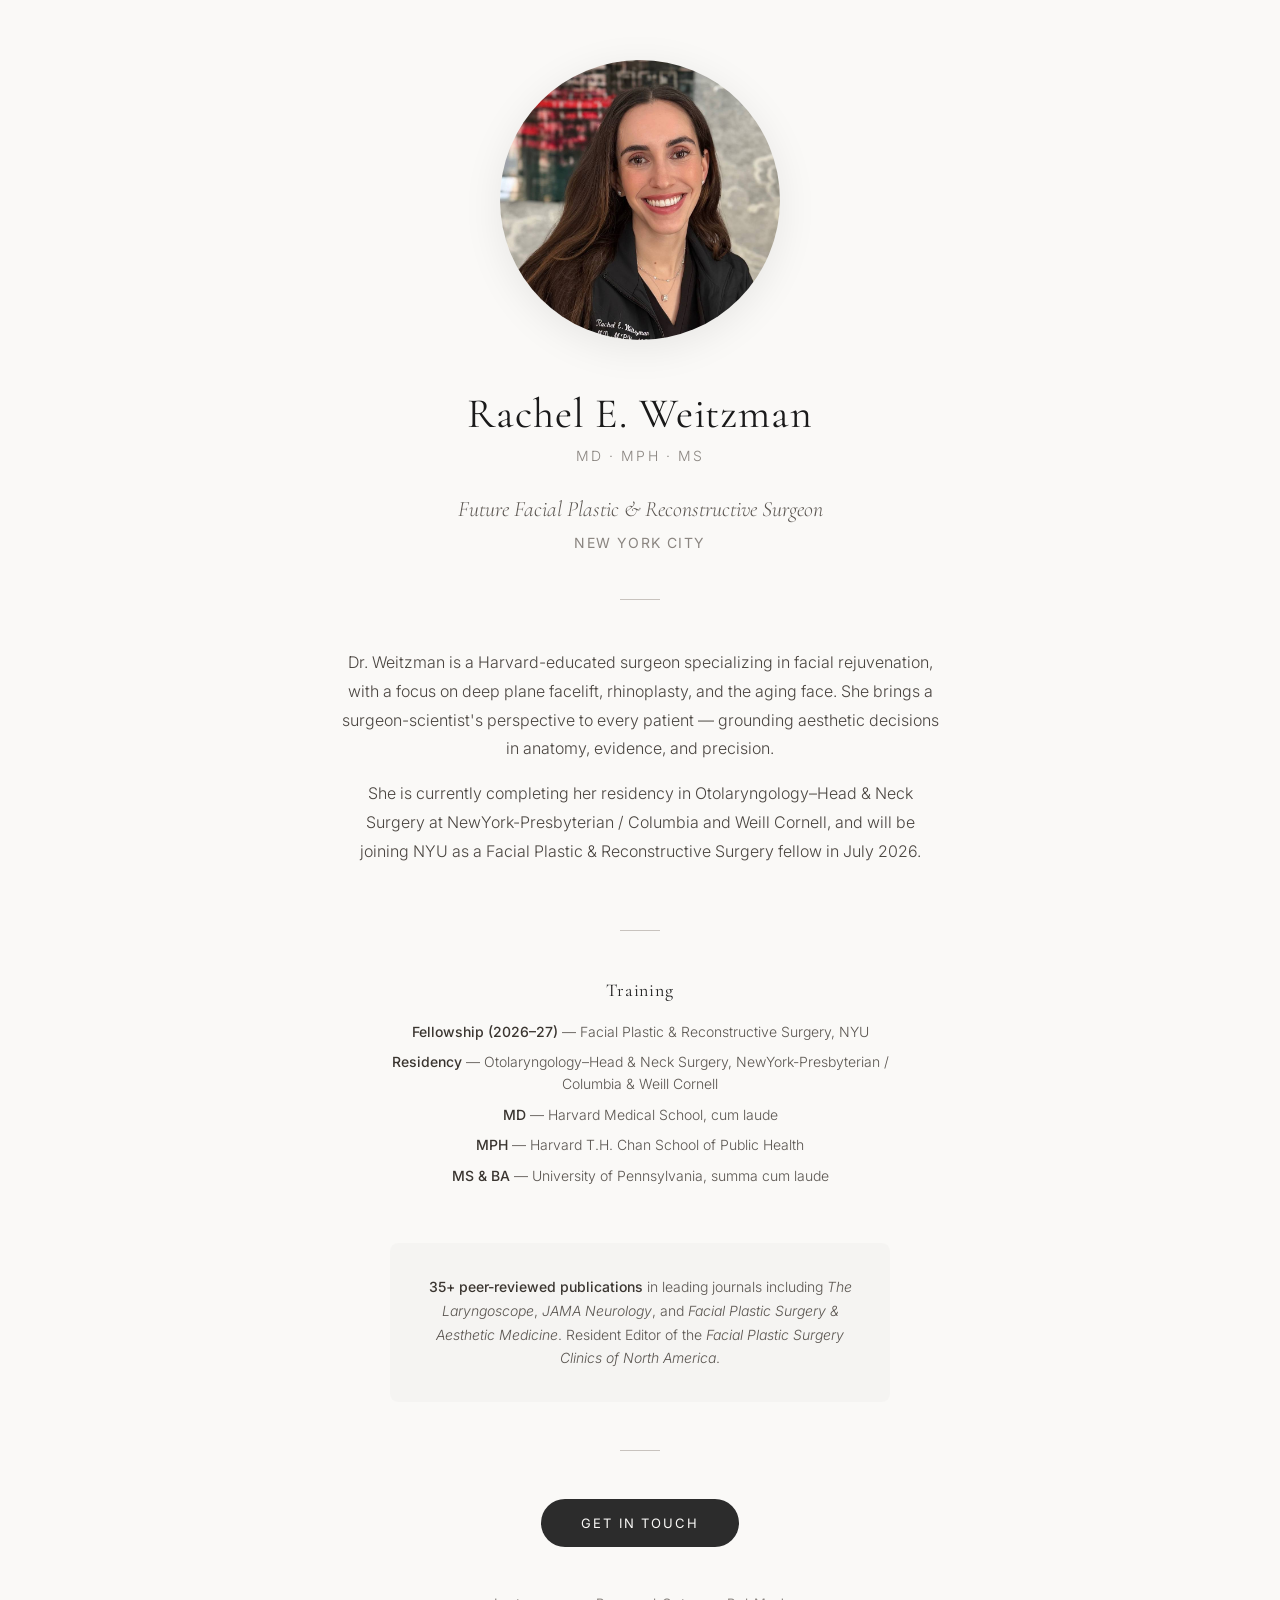
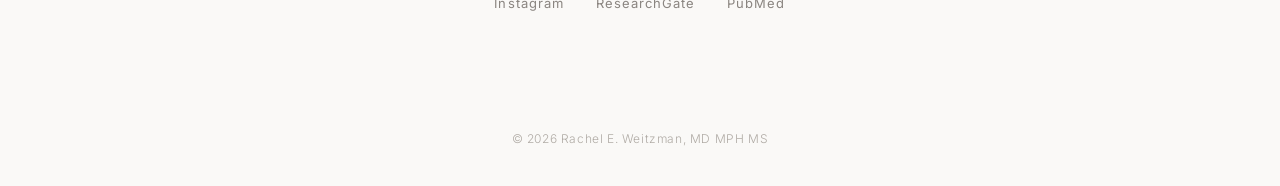
==== index.html @ 144edc01 "Fellowship 2026-27, MD label" ====
<!DOCTYPE html>
<html lang="en">
<head>
    <meta charset="UTF-8">
    <meta name="viewport" content="width=device-width, initial-scale=1.0">
    <title>Rachel E. Weitzman, MD MPH MS — Facial Plastic & Reconstructive Surgeon</title>
    <meta name="description" content="Dr. Rachel E. Weitzman is a facial plastic and reconstructive surgeon in New York City. Harvard-educated, published researcher, specializing in deep plane facelift, rhinoplasty, and facial rejuvenation.">
    <link rel="preconnect" href="https://fonts.googleapis.com">
    <link rel="preconnect" href="https://fonts.gstatic.com" crossorigin>
    <link href="https://fonts.googleapis.com/css2?family=Cormorant+Garamond:ital,wght@0,300;0,400;0,500;0,600;1,300;1,400&family=Inter:wght@300;400;500&display=swap" rel="stylesheet">
    <style>
        * { margin: 0; padding: 0; box-sizing: border-box; }
        body {
            font-family: 'Inter', -apple-system, sans-serif;
            font-weight: 300;
            color: #2c2c2c;
            background: #faf9f7;
            -webkit-font-smoothing: antialiased;
        }
        .hero {
            min-height: 100vh;
            display: flex;
            flex-direction: column;
            align-items: center;
            justify-content: center;
            padding: 60px 24px;
            text-align: center;
        }
        .portrait {
            width: 280px;
            height: 280px;
            border-radius: 50%;
            object-fit: cover;
            object-position: center top;
            margin-bottom: 48px;
            box-shadow: 0 8px 40px rgba(0,0,0,0.08);
        }
        .name {
            font-family: 'Cormorant Garamond', serif;
            font-weight: 400;
            font-size: 42px;
            letter-spacing: 0.02em;
            color: #1a1a1a;
            margin-bottom: 8px;
        }
        .credentials {
            font-family: 'Inter', sans-serif;
            font-weight: 300;
            font-size: 14px;
            letter-spacing: 0.15em;
            text-transform: uppercase;
            color: #8a8580;
            margin-bottom: 32px;
        }
        .title {
            font-family: 'Cormorant Garamond', serif;
            font-weight: 300;
            font-style: italic;
            font-size: 22px;
            color: #5a5550;
            margin-bottom: 12px;
        }
        .location {
            font-size: 14px;
            font-weight: 400;
            color: #8a8580;
            letter-spacing: 0.1em;
            text-transform: uppercase;
            margin-bottom: 48px;
        }
        .divider {
            width: 40px;
            height: 1px;
            background: #c8c3be;
            margin: 0 auto 48px;
        }
        .bio {
            max-width: 600px;
            margin: 0 auto 48px;
            text-align: center;
        }
        .bio p {
            font-size: 16px;
            line-height: 1.8;
            color: #4a4540;
            margin-bottom: 16px;
        }
        .training {
            max-width: 500px;
            margin: 0 auto 48px;
            text-align: center;
        }
        .training-heading {
            font-family: 'Cormorant Garamond', serif;
            font-weight: 400;
            font-size: 18px;
            color: #1a1a1a;
            margin-bottom: 20px;
            letter-spacing: 0.05em;
        }
        .training-item {
            font-size: 14px;
            line-height: 1.6;
            color: #5a5550;
            margin-bottom: 8px;
        }
        .training-item strong {
            font-weight: 500;
            color: #3a3530;
        }
        .research {
            max-width: 500px;
            margin: 0 auto 48px;
            text-align: center;
            padding: 32px;
            background: rgba(0,0,0,0.02);
            border-radius: 8px;
        }
        .research p {
            font-size: 14px;
            line-height: 1.7;
            color: #5a5550;
        }
        .research strong {
            font-weight: 500;
            color: #3a3530;
        }
        .cta {
            margin-bottom: 48px;
            text-align: center;
        }
        .cta-button {
            display: inline-block;
            font-family: 'Inter', sans-serif;
            font-size: 13px;
            font-weight: 400;
            letter-spacing: 0.15em;
            text-transform: uppercase;
            color: #faf9f7;
            background: #2c2c2c;
            padding: 16px 40px;
            border-radius: 32px;
            text-decoration: none;
            transition: background 0.3s ease;
        }
        .cta-button:hover { background: #4a4540; }
        .social {
            display: flex;
            justify-content: center;
            gap: 32px;
            margin-bottom: 20px;
        }
        .social a {
            font-size: 13px;
            font-weight: 400;
            letter-spacing: 0.08em;
            color: #8a8580;
            text-decoration: none;
            transition: color 0.3s ease;
        }
        .social a:hover { color: #2c2c2c; }
        footer {
            padding: 40px 24px;
            text-align: center;
            font-size: 12px;
            color: #b0aba5;
            letter-spacing: 0.05em;
        }
        @media (max-width: 640px) {
            .name { font-size: 32px; }
            .portrait { width: 220px; height: 220px; }
            .title { font-size: 18px; }
            .hero { padding: 48px 20px; }
        }
    </style>
</head>
<body>
    <section class="hero">
        <img src="rachel.jpg" alt="Dr. Rachel E. Weitzman" class="portrait">
        <h1 class="name">Rachel E. Weitzman</h1>
        <p class="credentials">MD · MPH · MS</p>
        <p class="title">Future Facial Plastic & Reconstructive Surgeon</p>
        <p class="location">New York City</p>
        <div class="divider"></div>
        <div class="bio">
            <p>Dr. Weitzman is a Harvard-educated surgeon specializing in facial rejuvenation, with a focus on deep plane facelift, rhinoplasty, and the aging face. She brings a surgeon-scientist's perspective to every patient — grounding aesthetic decisions in anatomy, evidence, and precision.</p>
            <p>She is currently completing her residency in Otolaryngology–Head & Neck Surgery at NewYork-Presbyterian / Columbia and Weill Cornell, and will be joining NYU as a Facial Plastic & Reconstructive Surgery fellow in July 2026.</p>
        </div>
        <div class="divider"></div>
        <div class="training">
            <p class="training-heading">Training</p>
            <p class="training-item"><strong>Fellowship (2026–27)</strong> — Facial Plastic & Reconstructive Surgery, NYU</p>
            <p class="training-item"><strong>Residency</strong> — Otolaryngology–Head & Neck Surgery, NewYork-Presbyterian / Columbia & Weill Cornell</p>
            <p class="training-item"><strong>MD</strong> — Harvard Medical School, cum laude</p>
            <p class="training-item"><strong>MPH</strong> — Harvard T.H. Chan School of Public Health</p>
            <p class="training-item"><strong>MS & BA</strong> — University of Pennsylvania, summa cum laude</p>
        </div>
        <div class="research">
            <p><strong>35+ peer-reviewed publications</strong> in leading journals including <em>The Laryngoscope</em>, <em>JAMA Neurology</em>, and <em>Facial Plastic Surgery & Aesthetic Medicine</em>. Resident Editor of the <em>Facial Plastic Surgery Clinics of North America</em>.</p>
        </div>
        <div class="divider"></div>
        <div class="cta">
            <a href="mailto:rachelweitzmanmd@icloud.com" class="cta-button">Get in Touch</a>
        </div>
        <div class="social">
            <a href="https://www.instagram.com/rachelweitzmanmd/" target="_blank" rel="noopener">Instagram</a>
            <a href="https://www.researchgate.net/scientific-contributions/Rachel-E-Weitzman-2157705446" target="_blank" rel="noopener">ResearchGate</a>
            <a href="https://pubmed.ncbi.nlm.nih.gov/?term=Rachel+Weitzman" target="_blank" rel="noopener">PubMed</a>
        </div>
    </section>
    <footer>&copy; 2026 Rachel E. Weitzman, MD MPH MS</footer>
</body>
</html>
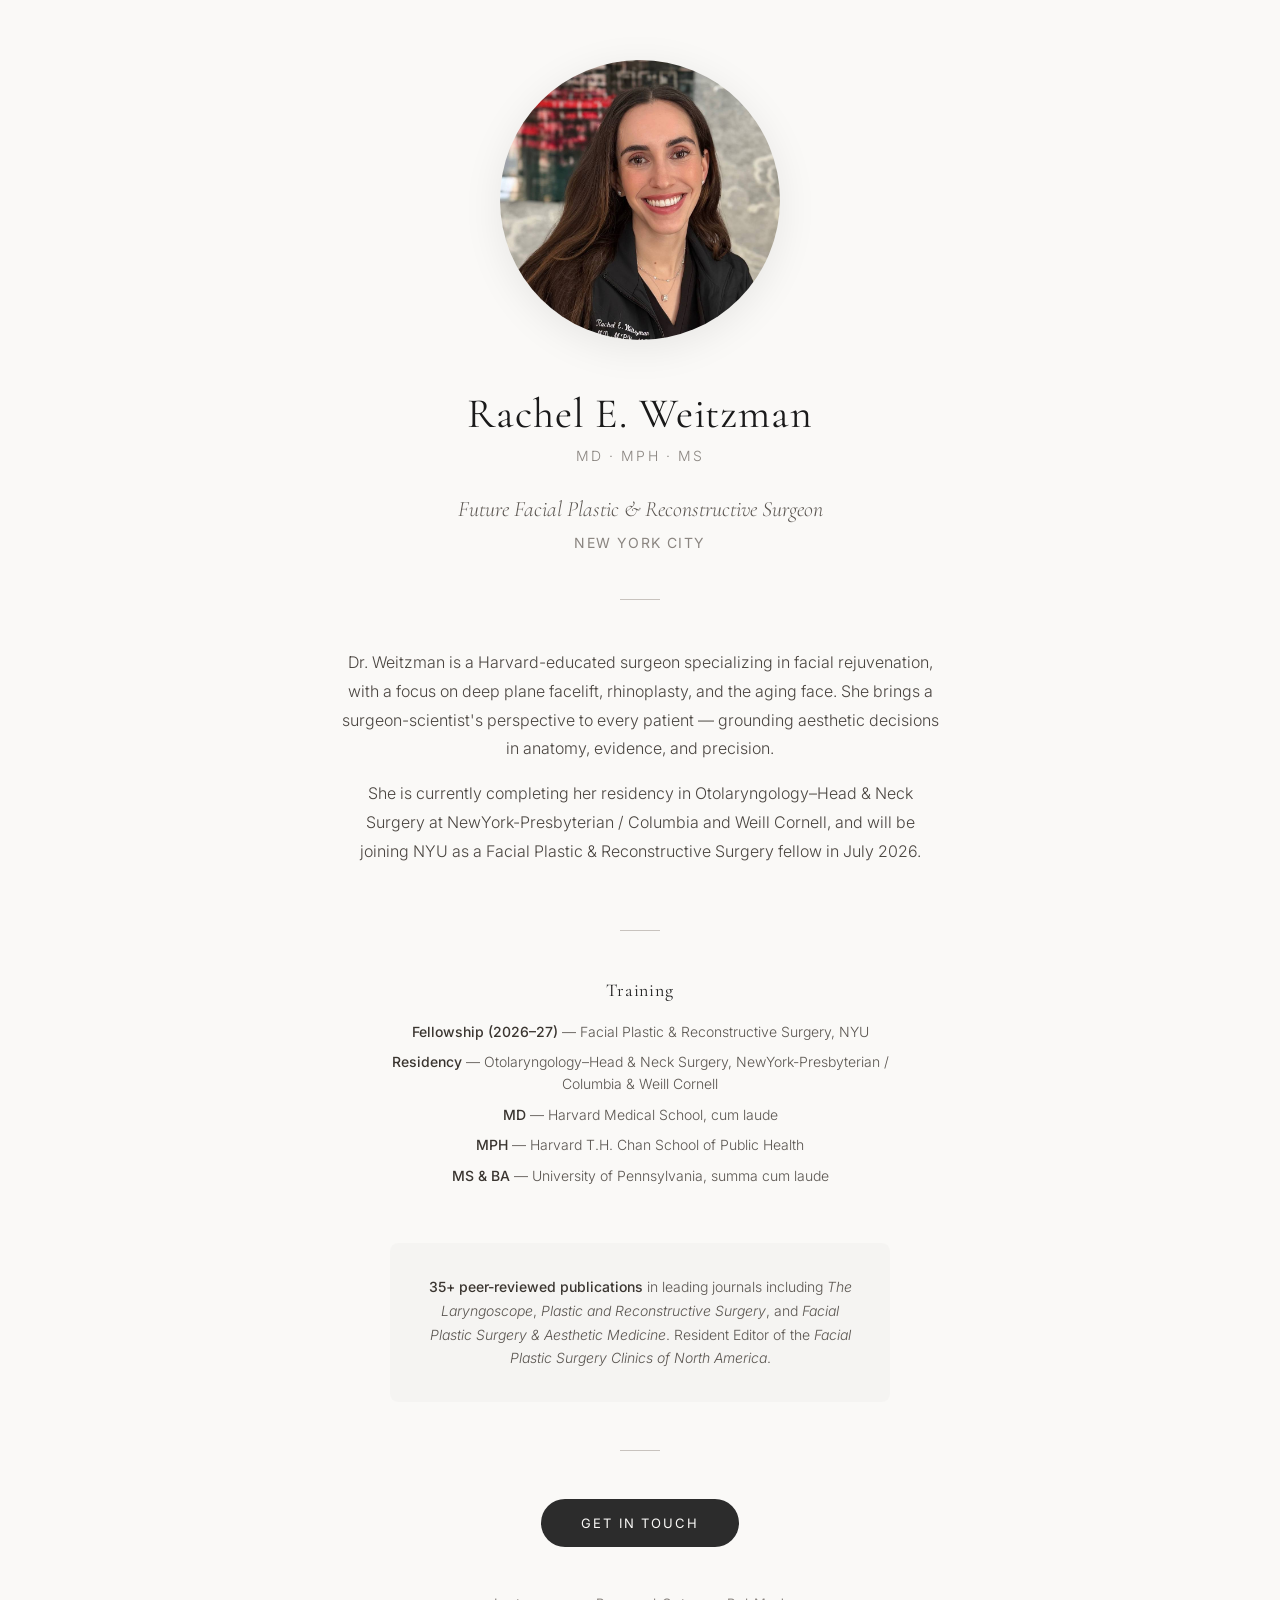
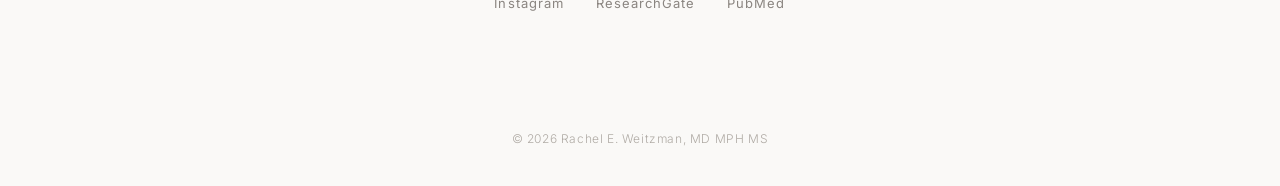
==== commit 7fa285c3: "Replace JAMA Neurology with Plastic and Reconstructive Surgery" ====
--- a/index.html
+++ b/index.html
@@ -196,7 +196,7 @@
             <p class="training-item"><strong>MS & BA</strong> — University of Pennsylvania, summa cum laude</p>
         </div>
         <div class="research">
-            <p><strong>35+ peer-reviewed publications</strong> in leading journals including <em>The Laryngoscope</em>, <em>JAMA Neurology</em>, and <em>Facial Plastic Surgery & Aesthetic Medicine</em>. Resident Editor of the <em>Facial Plastic Surgery Clinics of North America</em>.</p>
+            <p><strong>35+ peer-reviewed publications</strong> in leading journals including <em>The Laryngoscope</em>, <em>Plastic and Reconstructive Surgery</em>, and <em>Facial Plastic Surgery & Aesthetic Medicine</em>. Resident Editor of the <em>Facial Plastic Surgery Clinics of North America</em>.</p>
         </div>
         <div class="divider"></div>
         <div class="cta">
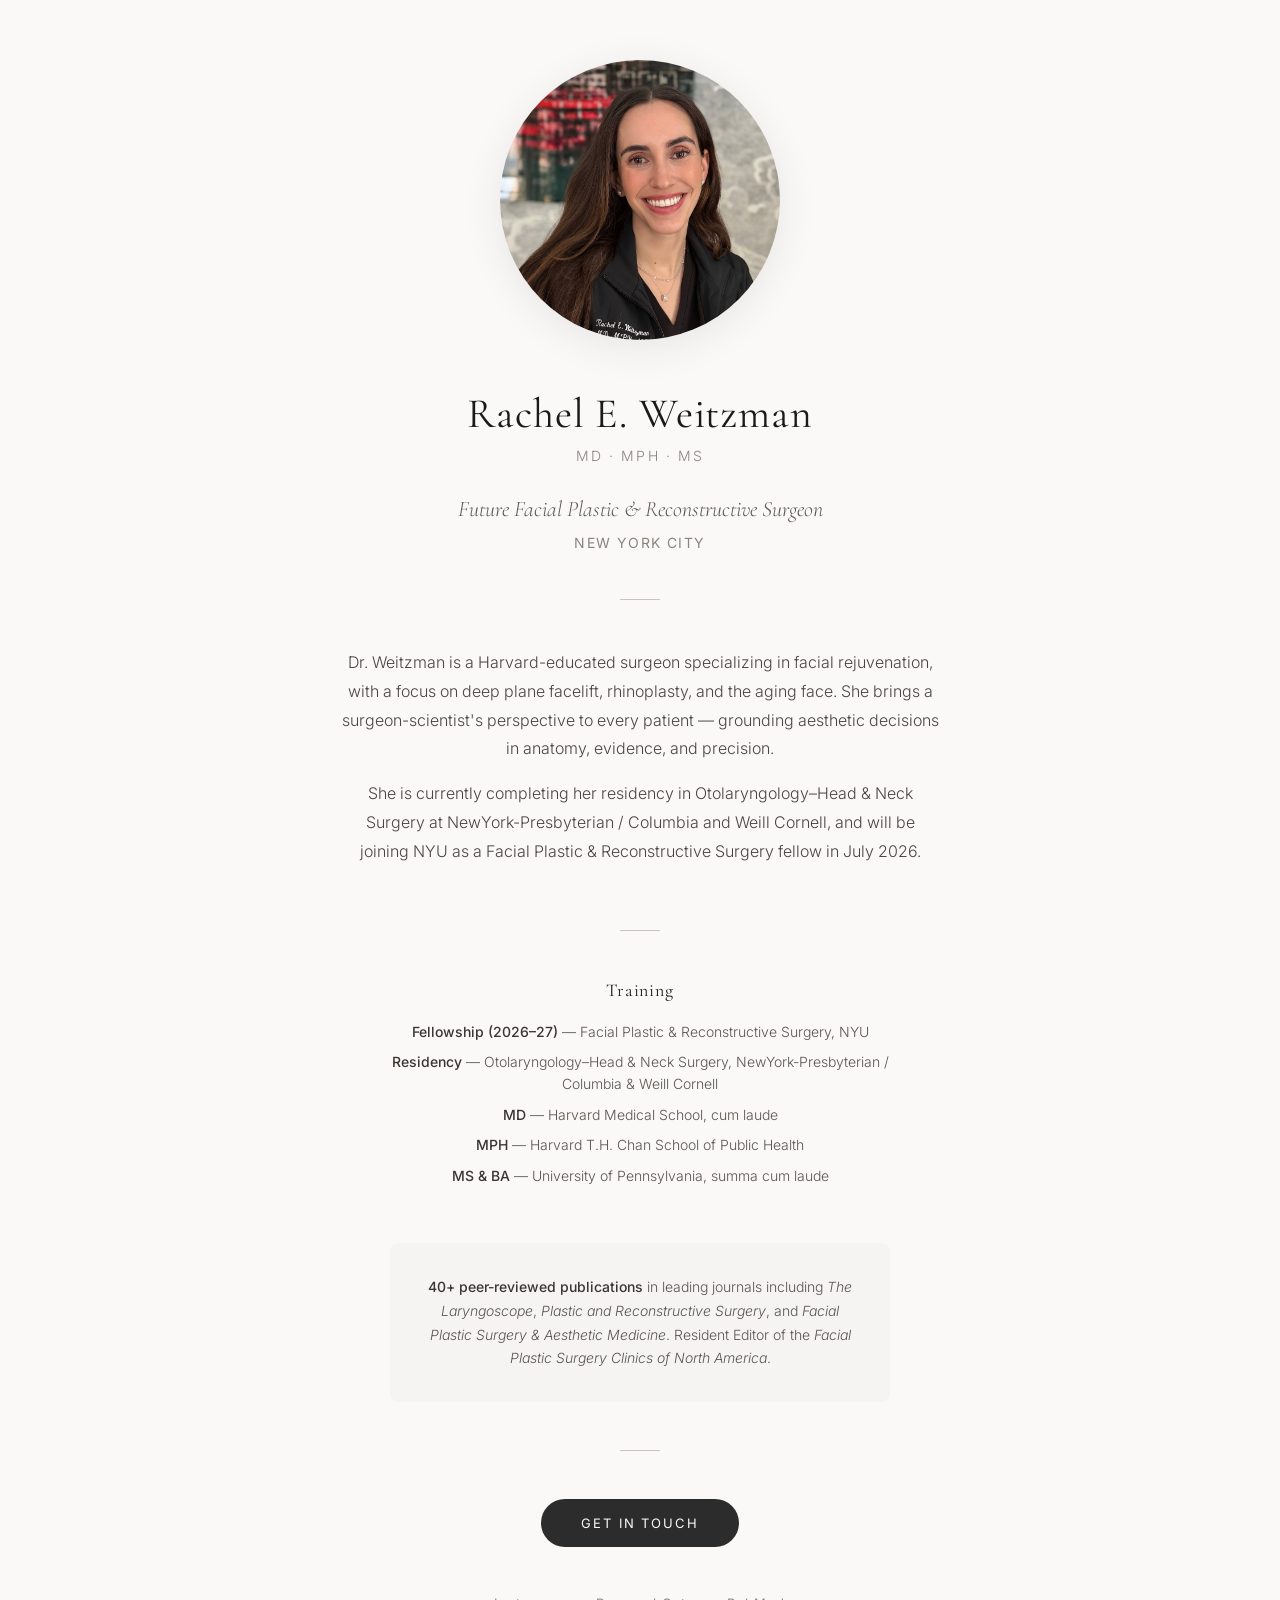
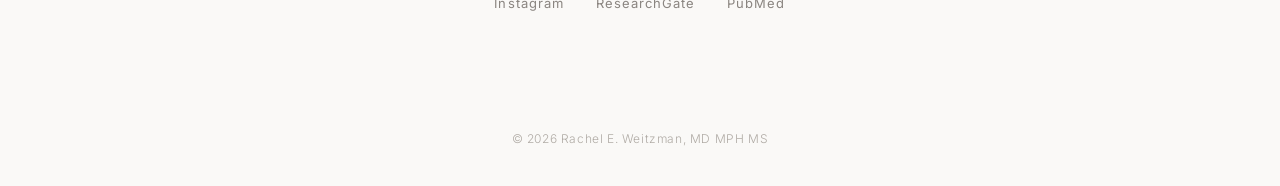
==== commit b875d0d1: "Update publications count to 40+" ====
--- a/index.html
+++ b/index.html
@@ -8,6 +8,14 @@
     <link rel="preconnect" href="https://fonts.googleapis.com">
     <link rel="preconnect" href="https://fonts.gstatic.com" crossorigin>
     <link href="https://fonts.googleapis.com/css2?family=Cormorant+Garamond:ital,wght@0,300;0,400;0,500;0,600;1,300;1,400&family=Inter:wght@300;400;500&display=swap" rel="stylesheet">
+    <!-- Google tag (gtag.js) -->
+    <script async src="https://www.googletagmanager.com/gtag/js?id=G-075PW1PQ7T"></script>
+    <script>
+      window.dataLayer = window.dataLayer || [];
+      function gtag(){dataLayer.push(arguments);}
+      gtag('js', new Date());
+      gtag('config', 'G-075PW1PQ7T');
+    </script>
     <style>
         * { margin: 0; padding: 0; box-sizing: border-box; }
         body {
@@ -196,7 +204,7 @@
             <p class="training-item"><strong>MS & BA</strong> — University of Pennsylvania, summa cum laude</p>
         </div>
         <div class="research">
-            <p><strong>35+ peer-reviewed publications</strong> in leading journals including <em>The Laryngoscope</em>, <em>Plastic and Reconstructive Surgery</em>, and <em>Facial Plastic Surgery & Aesthetic Medicine</em>. Resident Editor of the <em>Facial Plastic Surgery Clinics of North America</em>.</p>
+            <p><strong>40+ peer-reviewed publications</strong> in leading journals including <em>The Laryngoscope</em>, <em>Plastic and Reconstructive Surgery</em>, and <em>Facial Plastic Surgery & Aesthetic Medicine</em>. Resident Editor of the <em>Facial Plastic Surgery Clinics of North America</em>.</p>
         </div>
         <div class="divider"></div>
         <div class="cta">
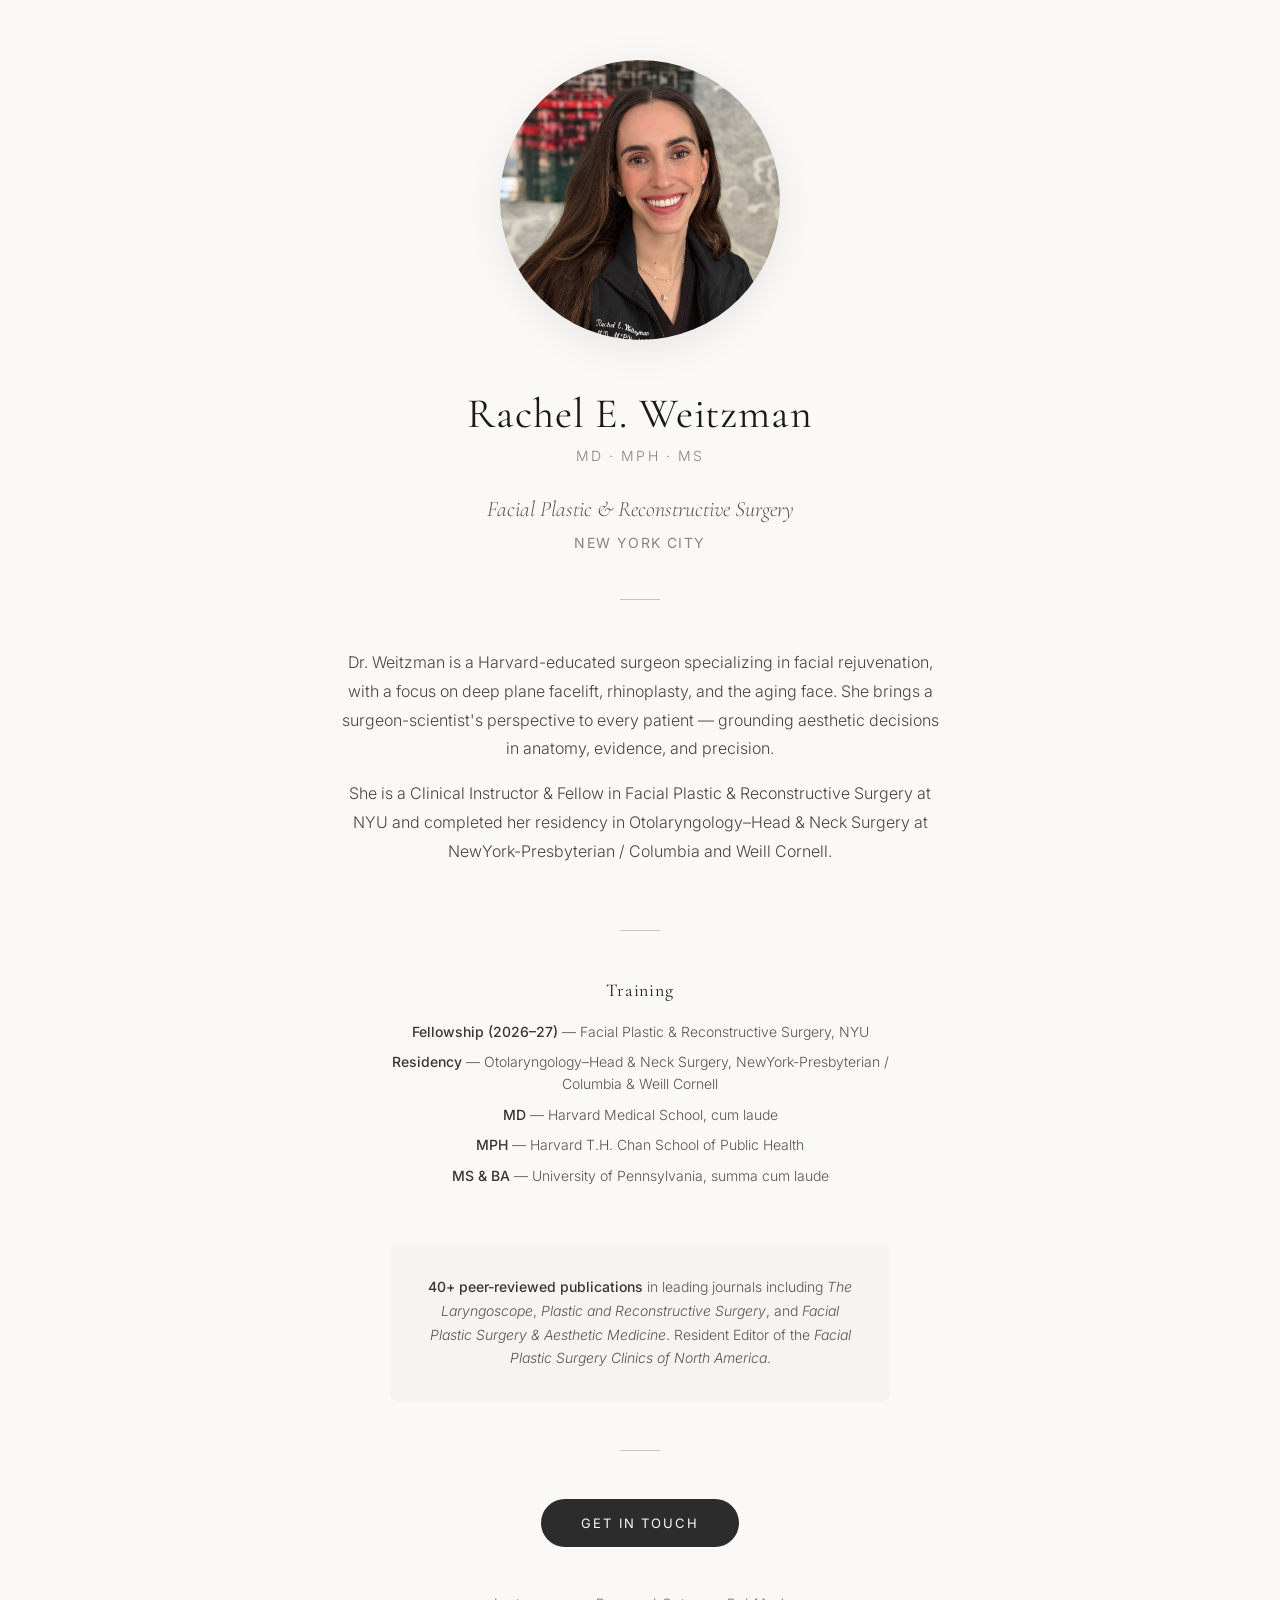
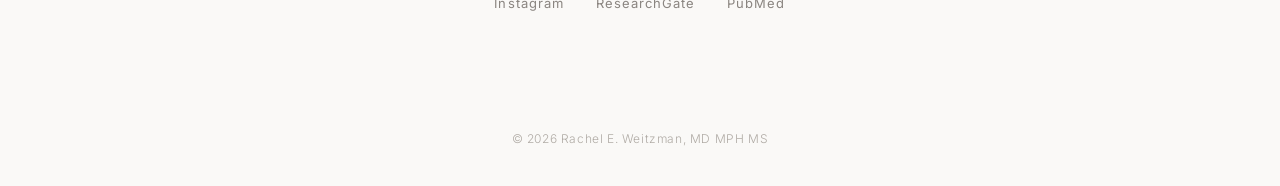
==== commit 9b9926ec: "Update bio for fellowship and post-residency status" ====
--- a/index.html
+++ b/index.html
@@ -187,12 +187,12 @@
         <img src="rachel.jpg" alt="Dr. Rachel E. Weitzman" class="portrait">
         <h1 class="name">Rachel E. Weitzman</h1>
         <p class="credentials">MD · MPH · MS</p>
-        <p class="title">Future Facial Plastic & Reconstructive Surgeon</p>
+        <p class="title">Facial Plastic & Reconstructive Surgery</p>
         <p class="location">New York City</p>
         <div class="divider"></div>
         <div class="bio">
             <p>Dr. Weitzman is a Harvard-educated surgeon specializing in facial rejuvenation, with a focus on deep plane facelift, rhinoplasty, and the aging face. She brings a surgeon-scientist's perspective to every patient — grounding aesthetic decisions in anatomy, evidence, and precision.</p>
-            <p>She is currently completing her residency in Otolaryngology–Head & Neck Surgery at NewYork-Presbyterian / Columbia and Weill Cornell, and will be joining NYU as a Facial Plastic & Reconstructive Surgery fellow in July 2026.</p>
+            <p>She is a Clinical Instructor & Fellow in Facial Plastic & Reconstructive Surgery at NYU and completed her residency in Otolaryngology–Head & Neck Surgery at NewYork-Presbyterian / Columbia and Weill Cornell.</p>
         </div>
         <div class="divider"></div>
         <div class="training">
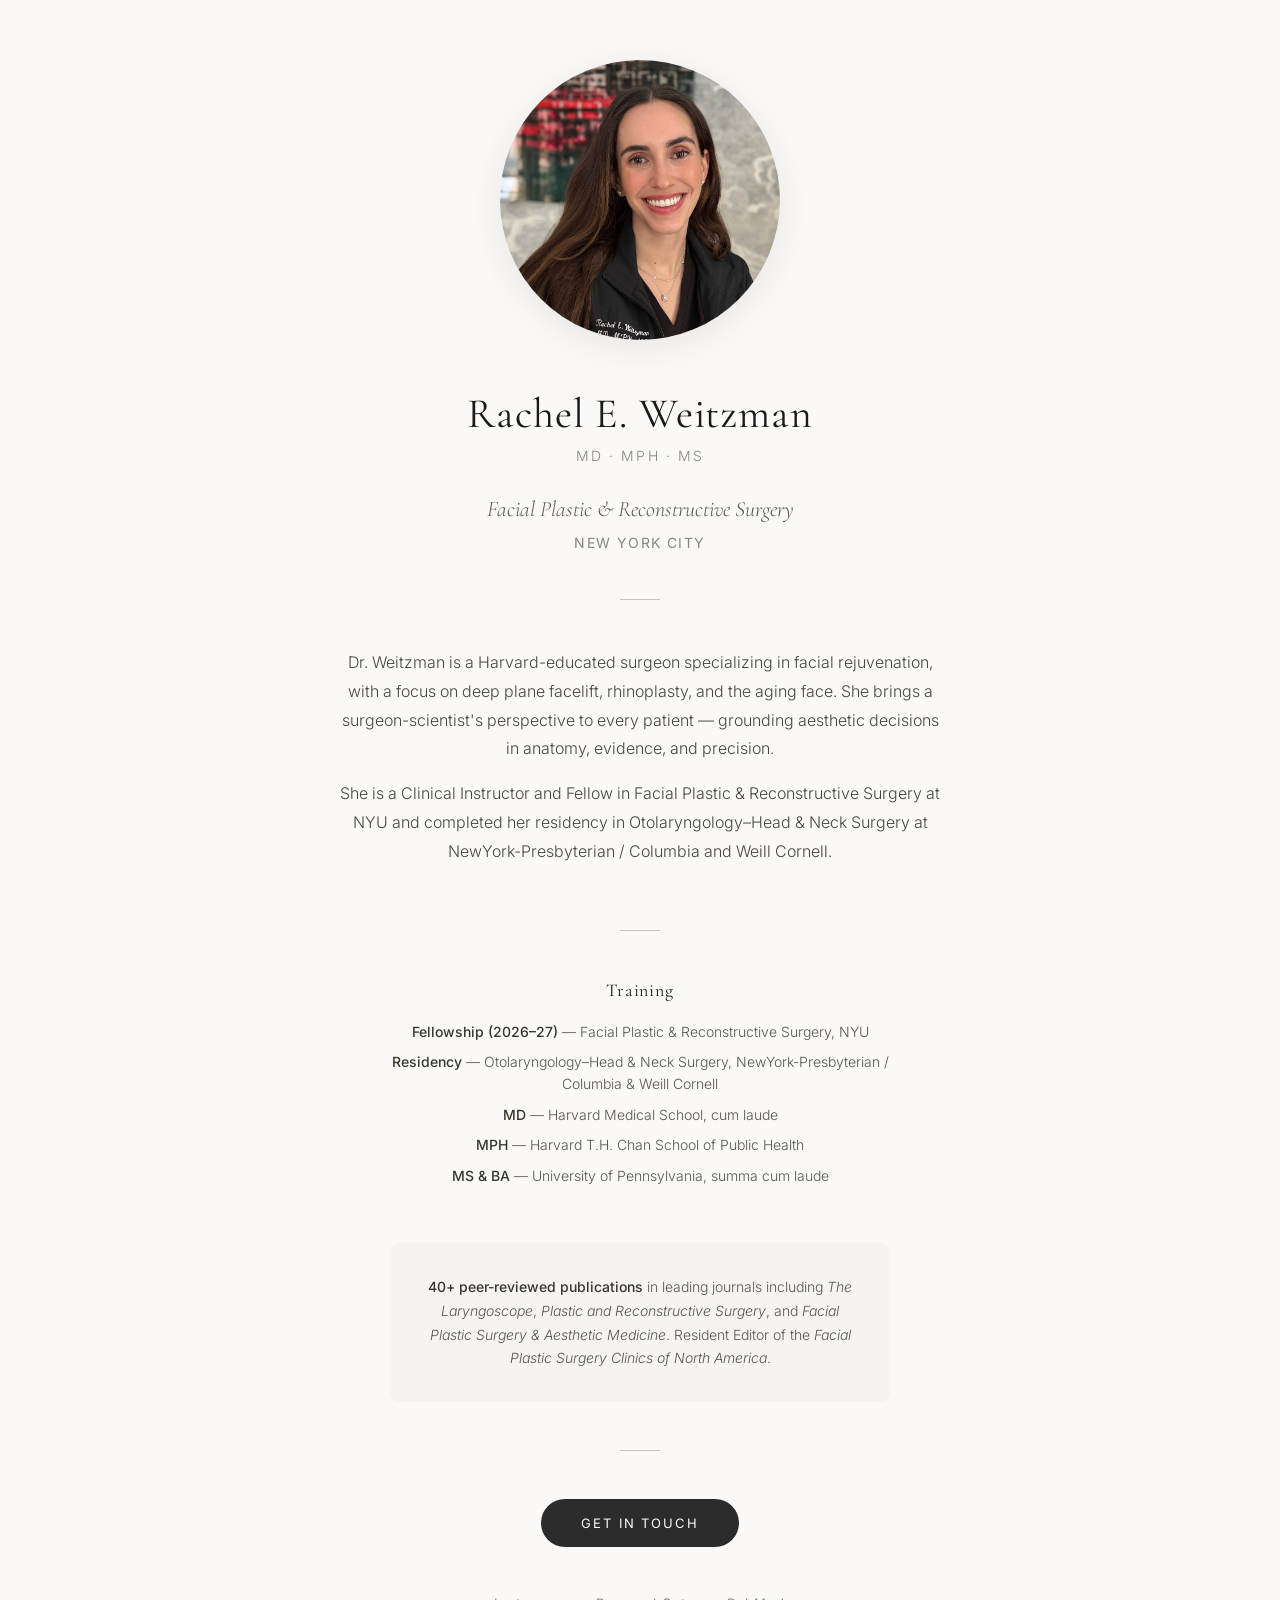
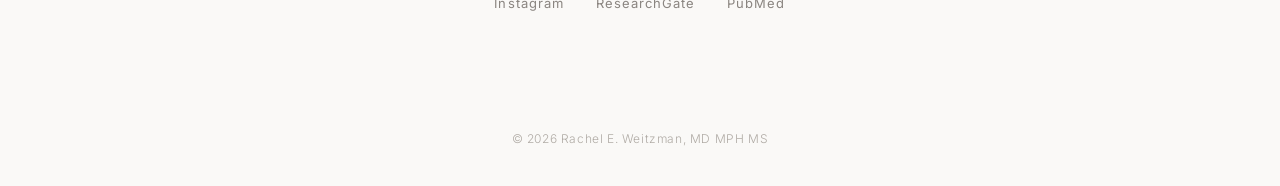
==== commit 7b612498: "Update NYU title phrasing" ====
--- a/index.html
+++ b/index.html
@@ -192,7 +192,7 @@
         <div class="divider"></div>
         <div class="bio">
             <p>Dr. Weitzman is a Harvard-educated surgeon specializing in facial rejuvenation, with a focus on deep plane facelift, rhinoplasty, and the aging face. She brings a surgeon-scientist's perspective to every patient — grounding aesthetic decisions in anatomy, evidence, and precision.</p>
-            <p>She is a Clinical Instructor & Fellow in Facial Plastic & Reconstructive Surgery at NYU and completed her residency in Otolaryngology–Head & Neck Surgery at NewYork-Presbyterian / Columbia and Weill Cornell.</p>
+            <p>She is a Clinical Instructor and Fellow in Facial Plastic & Reconstructive Surgery at NYU and completed her residency in Otolaryngology–Head & Neck Surgery at NewYork-Presbyterian / Columbia and Weill Cornell.</p>
         </div>
         <div class="divider"></div>
         <div class="training">
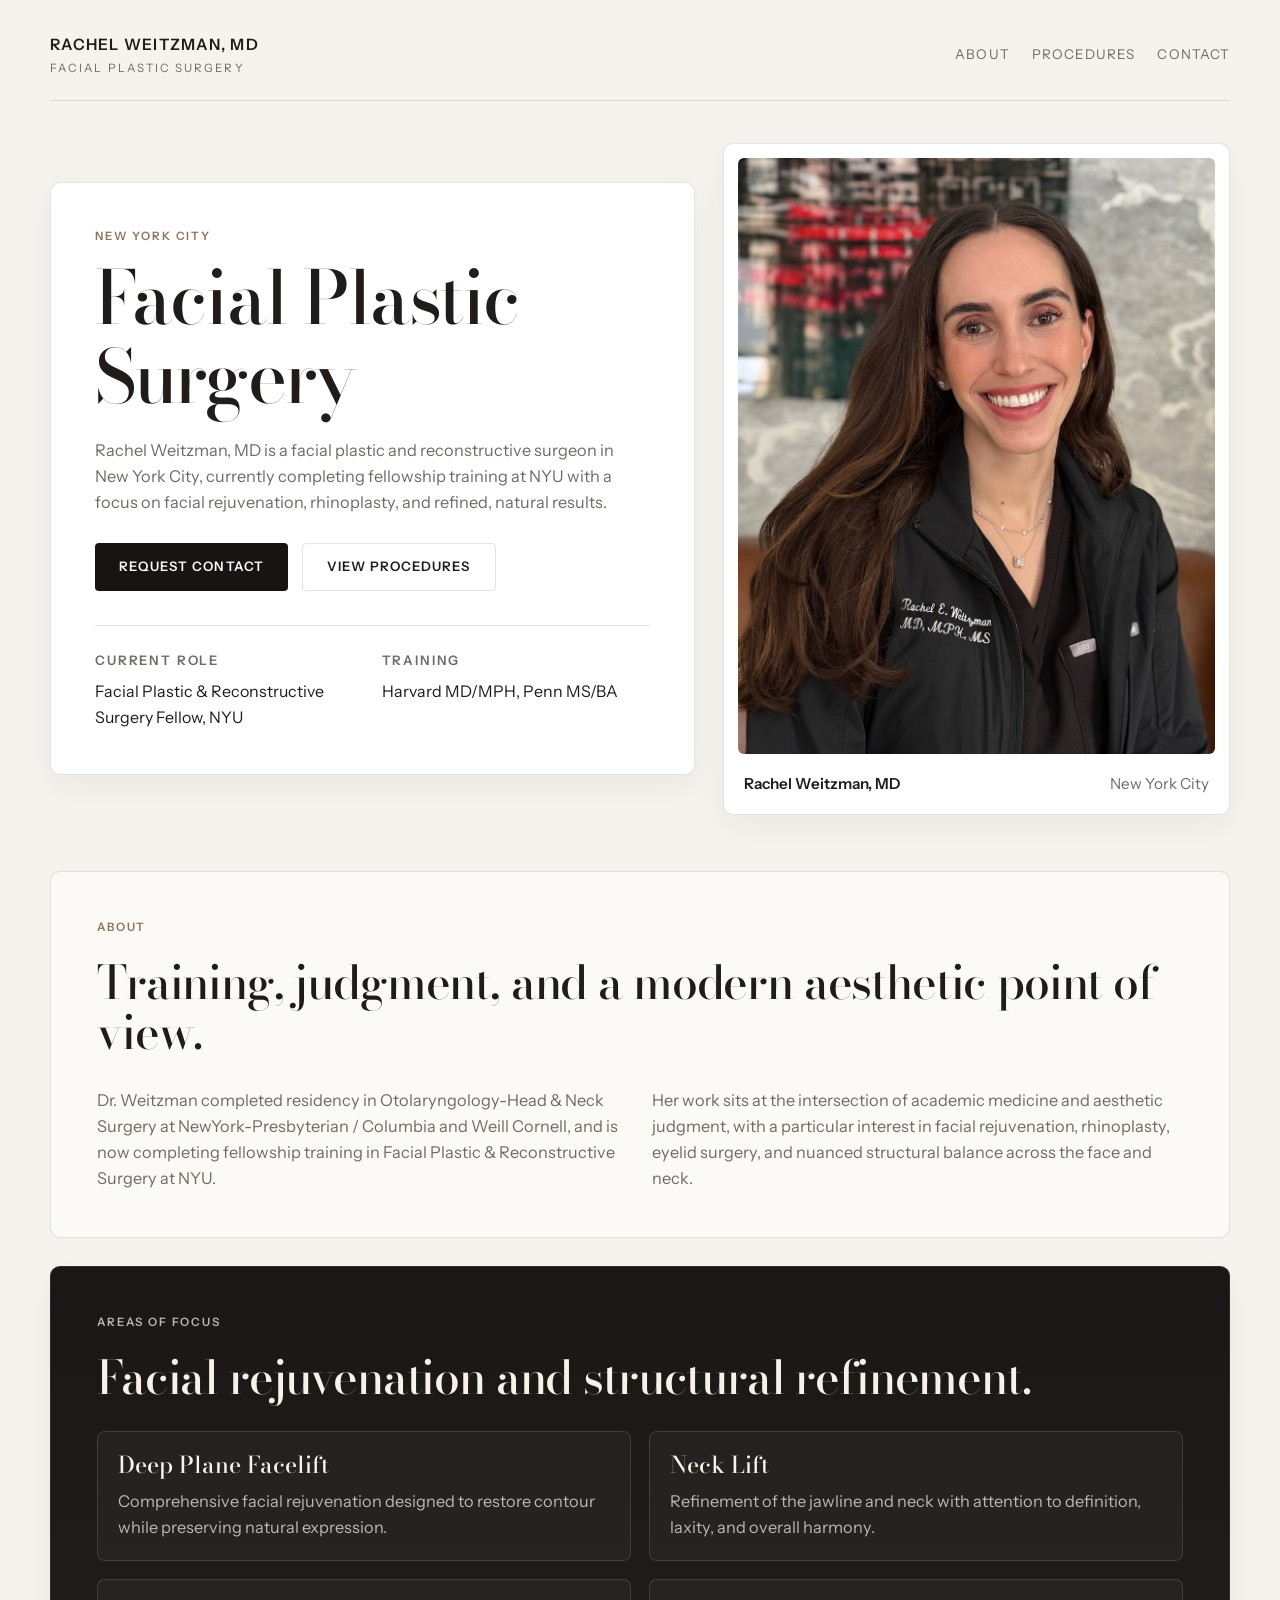
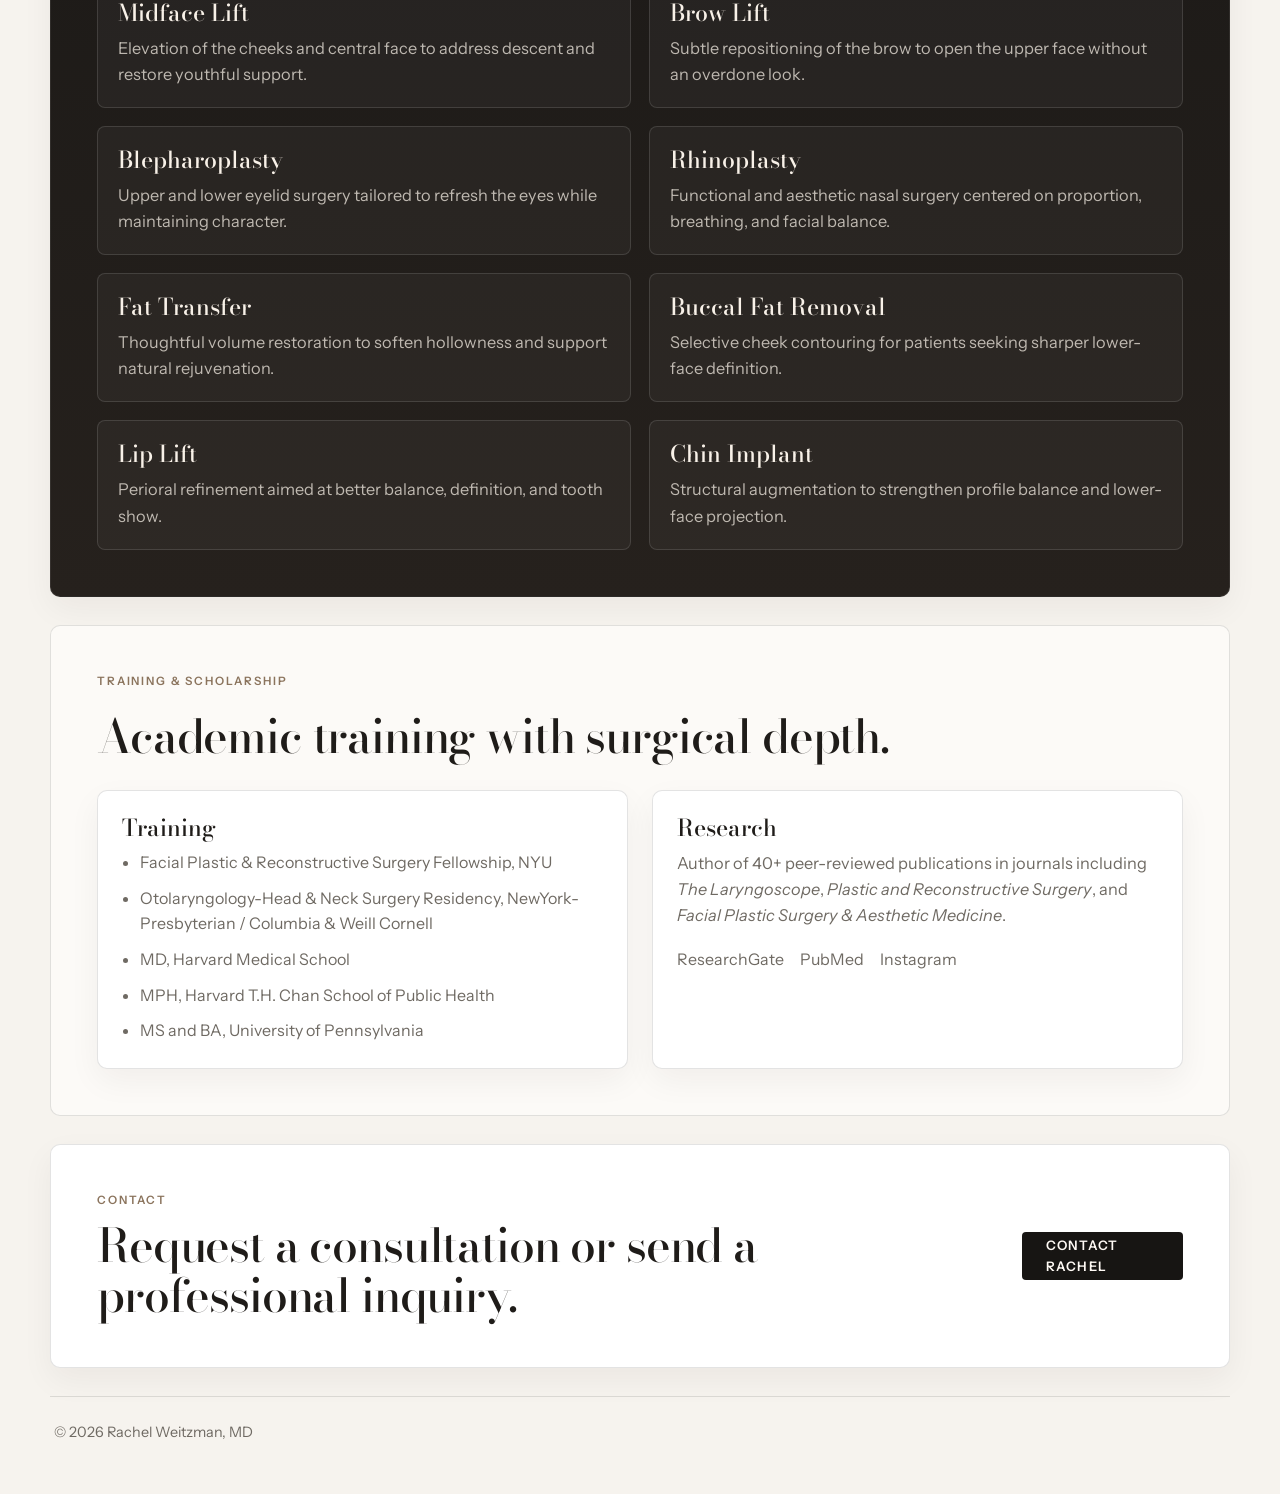
==== commit 1b1cb617: "Refresh site design and add contact page" ====
--- a/index.html
+++ b/index.html
@@ -3,12 +3,12 @@
 <head>
     <meta charset="UTF-8">
     <meta name="viewport" content="width=device-width, initial-scale=1.0">
-    <title>Rachel E. Weitzman, MD MPH MS — Facial Plastic & Reconstructive Surgeon</title>
-    <meta name="description" content="Dr. Rachel E. Weitzman is a facial plastic and reconstructive surgeon in New York City. Harvard-educated, published researcher, specializing in deep plane facelift, rhinoplasty, and facial rejuvenation.">
+    <title>Rachel Weitzman, MD | Facial Plastic Surgery New York City</title>
+    <meta name="description" content="Rachel Weitzman, MD is a facial plastic and reconstructive surgeon in New York City with a focus on facelift, rhinoplasty, blepharoplasty, and facial rejuvenation.">
     <link rel="preconnect" href="https://fonts.googleapis.com">
     <link rel="preconnect" href="https://fonts.gstatic.com" crossorigin>
-    <link href="https://fonts.googleapis.com/css2?family=Cormorant+Garamond:ital,wght@0,300;0,400;0,500;0,600;1,300;1,400&family=Inter:wght@300;400;500&display=swap" rel="stylesheet">
-    <!-- Google tag (gtag.js) -->
+    <link href="https://fonts.googleapis.com/css2?family=Bodoni+Moda:opsz,wght@6..96,400;6..96,500;6..96,600&family=Instrument+Sans:wght@400;500;600&display=swap" rel="stylesheet">
+    <link rel="stylesheet" href="styles.css">
     <script async src="https://www.googletagmanager.com/gtag/js?id=G-075PW1PQ7T"></script>
     <script>
       window.dataLayer = window.dataLayer || [];
@@ -16,206 +16,154 @@
       gtag('js', new Date());
       gtag('config', 'G-075PW1PQ7T');
     </script>
-    <style>
-        * { margin: 0; padding: 0; box-sizing: border-box; }
-        body {
-            font-family: 'Inter', -apple-system, sans-serif;
-            font-weight: 300;
-            color: #2c2c2c;
-            background: #faf9f7;
-            -webkit-font-smoothing: antialiased;
-        }
-        .hero {
-            min-height: 100vh;
-            display: flex;
-            flex-direction: column;
-            align-items: center;
-            justify-content: center;
-            padding: 60px 24px;
-            text-align: center;
-        }
-        .portrait {
-            width: 280px;
-            height: 280px;
-            border-radius: 50%;
-            object-fit: cover;
-            object-position: center top;
-            margin-bottom: 48px;
-            box-shadow: 0 8px 40px rgba(0,0,0,0.08);
-        }
-        .name {
-            font-family: 'Cormorant Garamond', serif;
-            font-weight: 400;
-            font-size: 42px;
-            letter-spacing: 0.02em;
-            color: #1a1a1a;
-            margin-bottom: 8px;
-        }
-        .credentials {
-            font-family: 'Inter', sans-serif;
-            font-weight: 300;
-            font-size: 14px;
-            letter-spacing: 0.15em;
-            text-transform: uppercase;
-            color: #8a8580;
-            margin-bottom: 32px;
-        }
-        .title {
-            font-family: 'Cormorant Garamond', serif;
-            font-weight: 300;
-            font-style: italic;
-            font-size: 22px;
-            color: #5a5550;
-            margin-bottom: 12px;
-        }
-        .location {
-            font-size: 14px;
-            font-weight: 400;
-            color: #8a8580;
-            letter-spacing: 0.1em;
-            text-transform: uppercase;
-            margin-bottom: 48px;
-        }
-        .divider {
-            width: 40px;
-            height: 1px;
-            background: #c8c3be;
-            margin: 0 auto 48px;
-        }
-        .bio {
-            max-width: 600px;
-            margin: 0 auto 48px;
-            text-align: center;
-        }
-        .bio p {
-            font-size: 16px;
-            line-height: 1.8;
-            color: #4a4540;
-            margin-bottom: 16px;
-        }
-        .training {
-            max-width: 500px;
-            margin: 0 auto 48px;
-            text-align: center;
-        }
-        .training-heading {
-            font-family: 'Cormorant Garamond', serif;
-            font-weight: 400;
-            font-size: 18px;
-            color: #1a1a1a;
-            margin-bottom: 20px;
-            letter-spacing: 0.05em;
-        }
-        .training-item {
-            font-size: 14px;
-            line-height: 1.6;
-            color: #5a5550;
-            margin-bottom: 8px;
-        }
-        .training-item strong {
-            font-weight: 500;
-            color: #3a3530;
-        }
-        .research {
-            max-width: 500px;
-            margin: 0 auto 48px;
-            text-align: center;
-            padding: 32px;
-            background: rgba(0,0,0,0.02);
-            border-radius: 8px;
-        }
-        .research p {
-            font-size: 14px;
-            line-height: 1.7;
-            color: #5a5550;
-        }
-        .research strong {
-            font-weight: 500;
-            color: #3a3530;
-        }
-        .cta {
-            margin-bottom: 48px;
-            text-align: center;
-        }
-        .cta-button {
-            display: inline-block;
-            font-family: 'Inter', sans-serif;
-            font-size: 13px;
-            font-weight: 400;
-            letter-spacing: 0.15em;
-            text-transform: uppercase;
-            color: #faf9f7;
-            background: #2c2c2c;
-            padding: 16px 40px;
-            border-radius: 32px;
-            text-decoration: none;
-            transition: background 0.3s ease;
-        }
-        .cta-button:hover { background: #4a4540; }
-        .social {
-            display: flex;
-            justify-content: center;
-            gap: 32px;
-            margin-bottom: 20px;
-        }
-        .social a {
-            font-size: 13px;
-            font-weight: 400;
-            letter-spacing: 0.08em;
-            color: #8a8580;
-            text-decoration: none;
-            transition: color 0.3s ease;
-        }
-        .social a:hover { color: #2c2c2c; }
-        footer {
-            padding: 40px 24px;
-            text-align: center;
-            font-size: 12px;
-            color: #b0aba5;
-            letter-spacing: 0.05em;
-        }
-        @media (max-width: 640px) {
-            .name { font-size: 32px; }
-            .portrait { width: 220px; height: 220px; }
-            .title { font-size: 18px; }
-            .hero { padding: 48px 20px; }
-        }
-    </style>
 </head>
 <body>
-    <section class="hero">
-        <img src="rachel.jpg" alt="Dr. Rachel E. Weitzman" class="portrait">
-        <h1 class="name">Rachel E. Weitzman</h1>
-        <p class="credentials">MD · MPH · MS</p>
-        <p class="title">Facial Plastic & Reconstructive Surgery</p>
-        <p class="location">New York City</p>
-        <div class="divider"></div>
-        <div class="bio">
-            <p>Dr. Weitzman is a Harvard-educated surgeon specializing in facial rejuvenation, with a focus on deep plane facelift, rhinoplasty, and the aging face. She brings a surgeon-scientist's perspective to every patient — grounding aesthetic decisions in anatomy, evidence, and precision.</p>
-            <p>She is a Clinical Instructor and Fellow in Facial Plastic & Reconstructive Surgery at NYU and completed her residency in Otolaryngology–Head & Neck Surgery at NewYork-Presbyterian / Columbia and Weill Cornell.</p>
-        </div>
-        <div class="divider"></div>
-        <div class="training">
-            <p class="training-heading">Training</p>
-            <p class="training-item"><strong>Fellowship (2026–27)</strong> — Facial Plastic & Reconstructive Surgery, NYU</p>
-            <p class="training-item"><strong>Residency</strong> — Otolaryngology–Head & Neck Surgery, NewYork-Presbyterian / Columbia & Weill Cornell</p>
-            <p class="training-item"><strong>MD</strong> — Harvard Medical School, cum laude</p>
-            <p class="training-item"><strong>MPH</strong> — Harvard T.H. Chan School of Public Health</p>
-            <p class="training-item"><strong>MS & BA</strong> — University of Pennsylvania, summa cum laude</p>
-        </div>
-        <div class="research">
-            <p><strong>40+ peer-reviewed publications</strong> in leading journals including <em>The Laryngoscope</em>, <em>Plastic and Reconstructive Surgery</em>, and <em>Facial Plastic Surgery & Aesthetic Medicine</em>. Resident Editor of the <em>Facial Plastic Surgery Clinics of North America</em>.</p>
-        </div>
-        <div class="divider"></div>
-        <div class="cta">
-            <a href="mailto:rachelweitzmanmd@icloud.com" class="cta-button">Get in Touch</a>
-        </div>
-        <div class="social">
-            <a href="https://www.instagram.com/rachelweitzmanmd/" target="_blank" rel="noopener">Instagram</a>
-            <a href="https://www.researchgate.net/scientific-contributions/Rachel-E-Weitzman-2157705446" target="_blank" rel="noopener">ResearchGate</a>
-            <a href="https://pubmed.ncbi.nlm.nih.gov/?term=Rachel+Weitzman" target="_blank" rel="noopener">PubMed</a>
-        </div>
-    </section>
-    <footer>&copy; 2026 Rachel E. Weitzman, MD MPH MS</footer>
+    <div class="page-shell">
+        <header class="site-header">
+            <a class="wordmark" href="index.html">
+                <span class="wordmark-name">Rachel Weitzman, MD</span>
+                <span class="wordmark-meta">Facial Plastic Surgery</span>
+            </a>
+            <nav class="site-nav" aria-label="Primary">
+                <a href="#about">About</a>
+                <a href="#areas">Procedures</a>
+                <a href="contact.html">Contact</a>
+            </nav>
+        </header>
+
+        <main>
+            <section class="hero-grid">
+                <div class="hero-copy">
+                    <p class="eyebrow">New York City</p>
+                    <h1>Facial Plastic Surgery</h1>
+                    <p class="lede">Rachel Weitzman, MD is a facial plastic and reconstructive surgeon in New York City, currently completing fellowship training at NYU with a focus on facial rejuvenation, rhinoplasty, and refined, natural results.</p>
+                    <div class="hero-actions">
+                        <a class="button button-dark" href="contact.html">Request Contact</a>
+                        <a class="button button-light" href="#areas">View Procedures</a>
+                    </div>
+                    <dl class="credentials-row">
+                        <div>
+                            <dt>Current Role</dt>
+                            <dd>Facial Plastic &amp; Reconstructive Surgery Fellow, NYU</dd>
+                        </div>
+                        <div>
+                            <dt>Training</dt>
+                            <dd>Harvard MD/MPH, Penn MS/BA</dd>
+                        </div>
+                    </dl>
+                </div>
+
+                <div class="portrait-panel">
+                    <div class="portrait-frame">
+                        <img src="rachel.jpg" alt="Dr. Rachel E. Weitzman">
+                    </div>
+                    <div class="portrait-caption">
+                        <p class="portrait-name">Rachel Weitzman, MD</p>
+                        <p>New York City</p>
+                    </div>
+                </div>
+            </section>
+
+            <section class="section section-intro" id="about">
+                <div class="section-heading">
+                    <p class="eyebrow">About</p>
+                    <h2>Training, judgment, and a modern aesthetic point of view.</h2>
+                </div>
+                <div class="two-column-copy">
+                    <p>Dr. Weitzman completed residency in Otolaryngology-Head &amp; Neck Surgery at NewYork-Presbyterian / Columbia and Weill Cornell, and is now completing fellowship training in Facial Plastic &amp; Reconstructive Surgery at NYU.</p>
+                    <p>Her work sits at the intersection of academic medicine and aesthetic judgment, with a particular interest in facial rejuvenation, rhinoplasty, eyelid surgery, and nuanced structural balance across the face and neck.</p>
+                </div>
+            </section>
+
+            <section class="section section-dark" id="areas">
+                <div class="section-heading">
+                    <p class="eyebrow">Areas of Focus</p>
+                    <h2>Facial rejuvenation and structural refinement.</h2>
+                </div>
+                <div class="focus-grid">
+                    <article class="focus-card">
+                        <h3>Deep Plane Facelift</h3>
+                        <p>Comprehensive facial rejuvenation designed to restore contour while preserving natural expression.</p>
+                    </article>
+                    <article class="focus-card">
+                        <h3>Neck Lift</h3>
+                        <p>Refinement of the jawline and neck with attention to definition, laxity, and overall harmony.</p>
+                    </article>
+                    <article class="focus-card">
+                        <h3>Midface Lift</h3>
+                        <p>Elevation of the cheeks and central face to address descent and restore youthful support.</p>
+                    </article>
+                    <article class="focus-card">
+                        <h3>Brow Lift</h3>
+                        <p>Subtle repositioning of the brow to open the upper face without an overdone look.</p>
+                    </article>
+                    <article class="focus-card">
+                        <h3>Blepharoplasty</h3>
+                        <p>Upper and lower eyelid surgery tailored to refresh the eyes while maintaining character.</p>
+                    </article>
+                    <article class="focus-card">
+                        <h3>Rhinoplasty</h3>
+                        <p>Functional and aesthetic nasal surgery centered on proportion, breathing, and facial balance.</p>
+                    </article>
+                    <article class="focus-card">
+                        <h3>Fat Transfer</h3>
+                        <p>Thoughtful volume restoration to soften hollowness and support natural rejuvenation.</p>
+                    </article>
+                    <article class="focus-card">
+                        <h3>Buccal Fat Removal</h3>
+                        <p>Selective cheek contouring for patients seeking sharper lower-face definition.</p>
+                    </article>
+                    <article class="focus-card">
+                        <h3>Lip Lift</h3>
+                        <p>Perioral refinement aimed at better balance, definition, and tooth show.</p>
+                    </article>
+                    <article class="focus-card">
+                        <h3>Chin Implant</h3>
+                        <p>Structural augmentation to strengthen profile balance and lower-face projection.</p>
+                    </article>
+                </div>
+            </section>
+
+            <section class="section section-light">
+                <div class="section-heading">
+                    <p class="eyebrow">Training &amp; Scholarship</p>
+                    <h2>Academic training with surgical depth.</h2>
+                </div>
+                <div class="detail-grid">
+                    <div class="detail-card">
+                        <h3>Training</h3>
+                        <ul class="detail-list">
+                            <li>Facial Plastic &amp; Reconstructive Surgery Fellowship, NYU</li>
+                            <li>Otolaryngology-Head &amp; Neck Surgery Residency, NewYork-Presbyterian / Columbia &amp; Weill Cornell</li>
+                            <li>MD, Harvard Medical School</li>
+                            <li>MPH, Harvard T.H. Chan School of Public Health</li>
+                            <li>MS and BA, University of Pennsylvania</li>
+                        </ul>
+                    </div>
+                    <div class="detail-card">
+                        <h3>Research</h3>
+                        <p>Author of 40+ peer-reviewed publications in journals including <em>The Laryngoscope</em>, <em>Plastic and Reconstructive Surgery</em>, and <em>Facial Plastic Surgery &amp; Aesthetic Medicine</em>.</p>
+                        <div class="inline-links">
+                            <a href="https://www.researchgate.net/scientific-contributions/Rachel-E-Weitzman-2157705446" target="_blank" rel="noopener">ResearchGate</a>
+                            <a href="https://pubmed.ncbi.nlm.nih.gov/?term=Rachel+Weitzman" target="_blank" rel="noopener">PubMed</a>
+                            <a href="https://www.instagram.com/rachelweitzmanmd/" target="_blank" rel="noopener">Instagram</a>
+                        </div>
+                    </div>
+                </div>
+            </section>
+
+            <section class="section contact-banner">
+                <div>
+                    <p class="eyebrow">Contact</p>
+                    <h2>Request a consultation or send a professional inquiry.</h2>
+                </div>
+                <a class="button button-dark" href="contact.html">Contact Rachel</a>
+            </section>
+        </main>
+
+        <footer class="site-footer">
+            <p>&copy; 2026 Rachel Weitzman, MD</p>
+        </footer>
+    </div>
 </body>
 </html>
--- a/styles.css
+++ b/styles.css
@@ -0,0 +1,593 @@
+:root {
+    --bg: #f6f3ee;
+    --bg-strong: #efe9e0;
+    --panel: #ffffff;
+    --panel-strong: #fcfaf7;
+    --text: #1f1c19;
+    --muted: #6f6a63;
+    --line: rgba(31, 28, 25, 0.12);
+    --accent: #8b745d;
+    --dark: #171513;
+    --dark-soft: #24211d;
+    --shadow: 0 12px 32px rgba(31, 28, 25, 0.05);
+}
+
+* {
+    box-sizing: border-box;
+    margin: 0;
+    padding: 0;
+}
+
+html {
+    scroll-behavior: smooth;
+}
+
+body {
+    min-height: 100vh;
+    font-family: "Instrument Sans", sans-serif;
+    color: var(--text);
+    background: var(--bg);
+    line-height: 1.6;
+    -webkit-font-smoothing: antialiased;
+}
+
+img {
+    display: block;
+    max-width: 100%;
+}
+
+a {
+    color: inherit;
+}
+
+.page-shell {
+    width: min(1180px, calc(100% - 40px));
+    margin: 0 auto;
+    padding: 20px 0 40px;
+}
+
+.site-header {
+    display: flex;
+    align-items: center;
+    justify-content: space-between;
+    gap: 24px;
+    padding: 12px 0 22px;
+    margin-bottom: 32px;
+    border-bottom: 1px solid var(--line);
+}
+
+.wordmark {
+    display: grid;
+    gap: 2px;
+    text-decoration: none;
+}
+
+.wordmark-name {
+    font-size: 0.98rem;
+    font-weight: 600;
+    letter-spacing: 0.08em;
+    text-transform: uppercase;
+}
+
+.wordmark-meta {
+    color: var(--muted);
+    font-size: 0.72rem;
+    letter-spacing: 0.18em;
+    text-transform: uppercase;
+}
+
+.site-nav {
+    display: flex;
+    flex-wrap: wrap;
+    gap: 22px;
+}
+
+.site-nav a {
+    color: var(--muted);
+    text-decoration: none;
+    font-size: 0.84rem;
+    letter-spacing: 0.08em;
+    text-transform: uppercase;
+}
+
+.site-nav a[aria-current="page"],
+.site-nav a:hover,
+.inline-links a:hover {
+    color: var(--text);
+}
+
+.hero-grid,
+.contact-layout,
+.contact-info-strip,
+.contact-consultation {
+    display: grid;
+    gap: 28px;
+}
+
+.hero-grid {
+    grid-template-columns: minmax(0, 1.12fr) minmax(320px, 0.88fr);
+    align-items: center;
+    padding: 10px 0 28px;
+}
+
+.hero-copy,
+.portrait-panel,
+.contact-card,
+.contact-info-card,
+.contact-intro-card,
+.contact-form-card,
+.detail-card,
+.contact-banner,
+.contact-hero {
+    background: var(--panel);
+    border: 1px solid var(--line);
+    box-shadow: var(--shadow);
+}
+
+.hero-copy,
+.contact-card,
+.contact-hero,
+.contact-info-card,
+.contact-intro-card,
+.contact-form-card {
+    padding: clamp(28px, 4vw, 44px);
+    border-radius: 10px;
+}
+
+.portrait-panel {
+    padding: 14px;
+    border-radius: 10px;
+}
+
+.portrait-frame {
+    border-radius: 6px;
+    overflow: hidden;
+    aspect-ratio: 4 / 5;
+    background: #ece4d9;
+}
+
+.portrait-frame img {
+    width: 100%;
+    height: 100%;
+    object-fit: cover;
+    object-position: center top;
+}
+
+.portrait-caption {
+    display: flex;
+    justify-content: space-between;
+    gap: 12px;
+    padding: 18px 6px 4px;
+    color: var(--muted);
+    font-size: 0.95rem;
+}
+
+.portrait-name {
+    color: var(--text);
+    font-weight: 600;
+}
+
+.eyebrow,
+.contact-label {
+    margin-bottom: 12px;
+    color: var(--accent);
+    font-size: 0.72rem;
+    font-weight: 600;
+    letter-spacing: 0.16em;
+    text-transform: uppercase;
+}
+
+h1,
+h2,
+h3 {
+    font-family: "Bodoni Moda", serif;
+    font-weight: 500;
+    line-height: 1.08;
+}
+
+h1 {
+    font-size: clamp(2.8rem, 6vw, 4.6rem);
+    letter-spacing: -0.025em;
+}
+
+h2 {
+    font-size: clamp(1.9rem, 4vw, 2.9rem);
+    letter-spacing: -0.025em;
+}
+
+h3 {
+    font-size: 1.45rem;
+    margin-bottom: 10px;
+}
+
+.lede,
+.two-column-copy p,
+.focus-card p,
+.detail-card p,
+.contact-card p {
+    color: var(--muted);
+    font-size: 1.02rem;
+}
+
+.lede {
+    margin-top: 20px;
+    max-width: 56ch;
+}
+
+.hero-actions {
+    display: flex;
+    flex-wrap: wrap;
+    gap: 14px;
+    margin-top: 28px;
+}
+
+.button {
+    display: inline-flex;
+    align-items: center;
+    justify-content: center;
+    min-height: 48px;
+    padding: 0 24px;
+    border-radius: 4px;
+    font-size: 0.82rem;
+    font-weight: 600;
+    letter-spacing: 0.08em;
+    text-decoration: none;
+    text-transform: uppercase;
+    transition: transform 180ms ease, background 180ms ease, color 180ms ease, border-color 180ms ease;
+}
+
+.button:hover {
+    transform: translateY(-1px);
+}
+
+.button-dark {
+    color: #fffaf5;
+    background: var(--dark);
+}
+
+.button-dark:hover {
+    background: var(--dark-soft);
+}
+
+.button-light {
+    color: var(--text);
+    background: transparent;
+    border: 1px solid var(--line);
+}
+
+.button-light:hover {
+    background: rgba(255, 255, 255, 0.6);
+}
+
+.credentials-row {
+    display: grid;
+    grid-template-columns: repeat(2, minmax(0, 1fr));
+    gap: 18px;
+    margin-top: 34px;
+    padding-top: 24px;
+    border-top: 1px solid var(--line);
+}
+
+.credentials-row dt {
+    color: var(--muted);
+    font-size: 0.82rem;
+    font-weight: 600;
+    letter-spacing: 0.14em;
+    text-transform: uppercase;
+}
+
+.credentials-row dd {
+    margin-top: 8px;
+    font-size: 1rem;
+}
+
+.section {
+    margin-top: 28px;
+    padding: clamp(30px, 4vw, 46px);
+    border-radius: 10px;
+}
+
+.section-intro,
+.section-light {
+    background: var(--panel-strong);
+    border: 1px solid var(--line);
+}
+
+.section-dark {
+    color: #f8f1e8;
+    background: linear-gradient(180deg, #1a1816 0%, #26211d 100%);
+    border: 1px solid rgba(255, 255, 255, 0.08);
+    box-shadow: var(--shadow);
+}
+
+.section-dark .eyebrow,
+.section-dark .focus-card p {
+    color: rgba(248, 241, 232, 0.72);
+}
+
+.section-heading {
+    display: grid;
+    gap: 10px;
+    margin-bottom: 28px;
+}
+
+.two-column-copy,
+.detail-grid,
+.contact-layout {
+    grid-template-columns: repeat(2, minmax(0, 1fr));
+}
+
+.two-column-copy,
+.detail-grid {
+    display: grid;
+    gap: 24px;
+}
+
+.focus-grid {
+    display: grid;
+    grid-template-columns: repeat(2, minmax(0, 1fr));
+    gap: 18px;
+}
+
+.focus-card {
+    padding: 20px;
+    border: 1px solid rgba(255, 255, 255, 0.12);
+    border-radius: 8px;
+    background: rgba(255, 255, 255, 0.04);
+}
+
+.detail-card {
+    padding: 24px;
+    border-radius: 10px;
+}
+
+.detail-list {
+    padding-left: 18px;
+    color: var(--muted);
+}
+
+.detail-list li + li {
+    margin-top: 10px;
+}
+
+.inline-links {
+    display: flex;
+    flex-wrap: wrap;
+    gap: 16px;
+    margin-top: 18px;
+}
+
+.inline-links a {
+    color: var(--muted);
+    text-decoration: none;
+}
+
+.inline-links-stacked {
+    flex-direction: column;
+    gap: 10px;
+}
+
+.contact-banner {
+    display: flex;
+    align-items: center;
+    justify-content: space-between;
+    gap: 20px;
+}
+
+.contact-hero {
+    margin-top: 12px;
+}
+
+.contact-info-strip {
+    margin-top: 28px;
+    grid-template-columns: repeat(3, minmax(0, 1fr));
+}
+
+.contact-info-card {
+    min-height: 100%;
+}
+
+.contact-info-card h2 {
+    font-size: clamp(1.35rem, 3vw, 1.75rem);
+}
+
+.contact-info-card h2 a {
+    text-decoration: none;
+}
+
+.contact-info-card p:last-child,
+.contact-intro-card p,
+.contact-note,
+.contact-plain-email span {
+    color: var(--muted);
+}
+
+.contact-consultation {
+    margin-top: 28px;
+    grid-template-columns: minmax(0, 1.2fr) minmax(300px, 0.8fr);
+    align-items: start;
+}
+
+.contact-intro-card,
+.contact-form-card {
+    min-height: 100%;
+}
+
+.contact-intro-card h2 {
+    margin-bottom: 18px;
+}
+
+.contact-intro-card p + p {
+    margin-top: 14px;
+}
+
+.contact-plain-email {
+    display: flex;
+    flex-direction: column;
+    gap: 6px;
+    margin-top: 24px;
+    padding-top: 22px;
+    border-top: 1px solid var(--line);
+}
+
+.contact-plain-email a {
+    font-family: "Bodoni Moda", serif;
+    font-size: clamp(1.1rem, 3vw, 1.45rem);
+    text-decoration: none;
+}
+
+.contact-note {
+    margin-top: 14px;
+    font-size: 0.92rem;
+}
+
+.contact-form {
+    display: grid;
+    grid-template-columns: repeat(2, minmax(0, 1fr));
+    gap: 18px;
+}
+
+.form-field {
+    display: grid;
+    gap: 9px;
+}
+
+.form-field-full {
+    grid-column: 1 / -1;
+}
+
+.form-field label {
+    font-size: 0.85rem;
+    font-weight: 600;
+    letter-spacing: 0.08em;
+    text-transform: uppercase;
+    color: var(--muted);
+}
+
+.form-field input,
+.form-field select,
+.form-field textarea {
+    width: 100%;
+    border: 1px solid var(--line);
+    border-radius: 4px;
+    background: #fff;
+    color: var(--text);
+    font: inherit;
+    padding: 15px 16px;
+    outline: none;
+    transition: border-color 180ms ease, box-shadow 180ms ease, background 180ms ease;
+}
+
+.form-field textarea {
+    resize: vertical;
+    min-height: 180px;
+}
+
+.form-field input:focus,
+.form-field select:focus,
+.form-field textarea:focus {
+    border-color: rgba(141, 107, 79, 0.45);
+    box-shadow: 0 0 0 3px rgba(141, 107, 79, 0.08);
+    background: #fff;
+}
+
+.form-actions {
+    grid-column: 1 / -1;
+    display: flex;
+    flex-wrap: wrap;
+    gap: 14px;
+    margin-top: 6px;
+}
+
+.contact-layout {
+    margin-top: 28px;
+    align-items: start;
+}
+
+.contact-card-primary h2 {
+    font-size: clamp(1.9rem, 4vw, 2.8rem);
+}
+
+.contact-card-primary h2 a {
+    text-decoration: none;
+}
+
+.contact-card-primary .button {
+    margin-top: 22px;
+}
+
+.contact-card-secondary h2 {
+    font-size: clamp(1.9rem, 4vw, 2.7rem);
+    margin-bottom: 18px;
+}
+
+.contact-card-secondary p + p {
+    margin-top: 14px;
+}
+
+.contact-sidebar {
+    display: grid;
+    gap: 24px;
+}
+
+.site-footer {
+    margin-top: 28px;
+    padding: 24px 4px 10px;
+    border-top: 1px solid var(--line);
+    color: var(--muted);
+    font-size: 0.9rem;
+}
+
+@media (max-width: 900px) {
+    .hero-grid,
+    .two-column-copy,
+    .focus-grid,
+    .detail-grid,
+    .contact-info-strip,
+    .contact-consultation,
+    .contact-layout {
+        grid-template-columns: 1fr;
+    }
+
+    .site-header,
+    .contact-banner {
+        flex-direction: column;
+        align-items: flex-start;
+    }
+
+    .portrait-caption,
+    .credentials-row {
+        grid-template-columns: 1fr;
+        display: grid;
+    }
+}
+
+@media (max-width: 640px) {
+    .page-shell {
+        width: min(100% - 20px, 1180px);
+        padding-top: 14px;
+    }
+
+    h1 {
+        font-size: clamp(2.45rem, 13vw, 3.7rem);
+    }
+
+    h2 {
+        font-size: clamp(1.85rem, 9vw, 2.5rem);
+    }
+
+    .section,
+    .hero-copy,
+    .contact-card,
+    .contact-info-card,
+    .contact-intro-card,
+    .contact-form-card,
+    .contact-hero,
+    .portrait-panel {
+        border-radius: 10px;
+    }
+
+    .contact-form {
+        grid-template-columns: 1fr;
+    }
+}
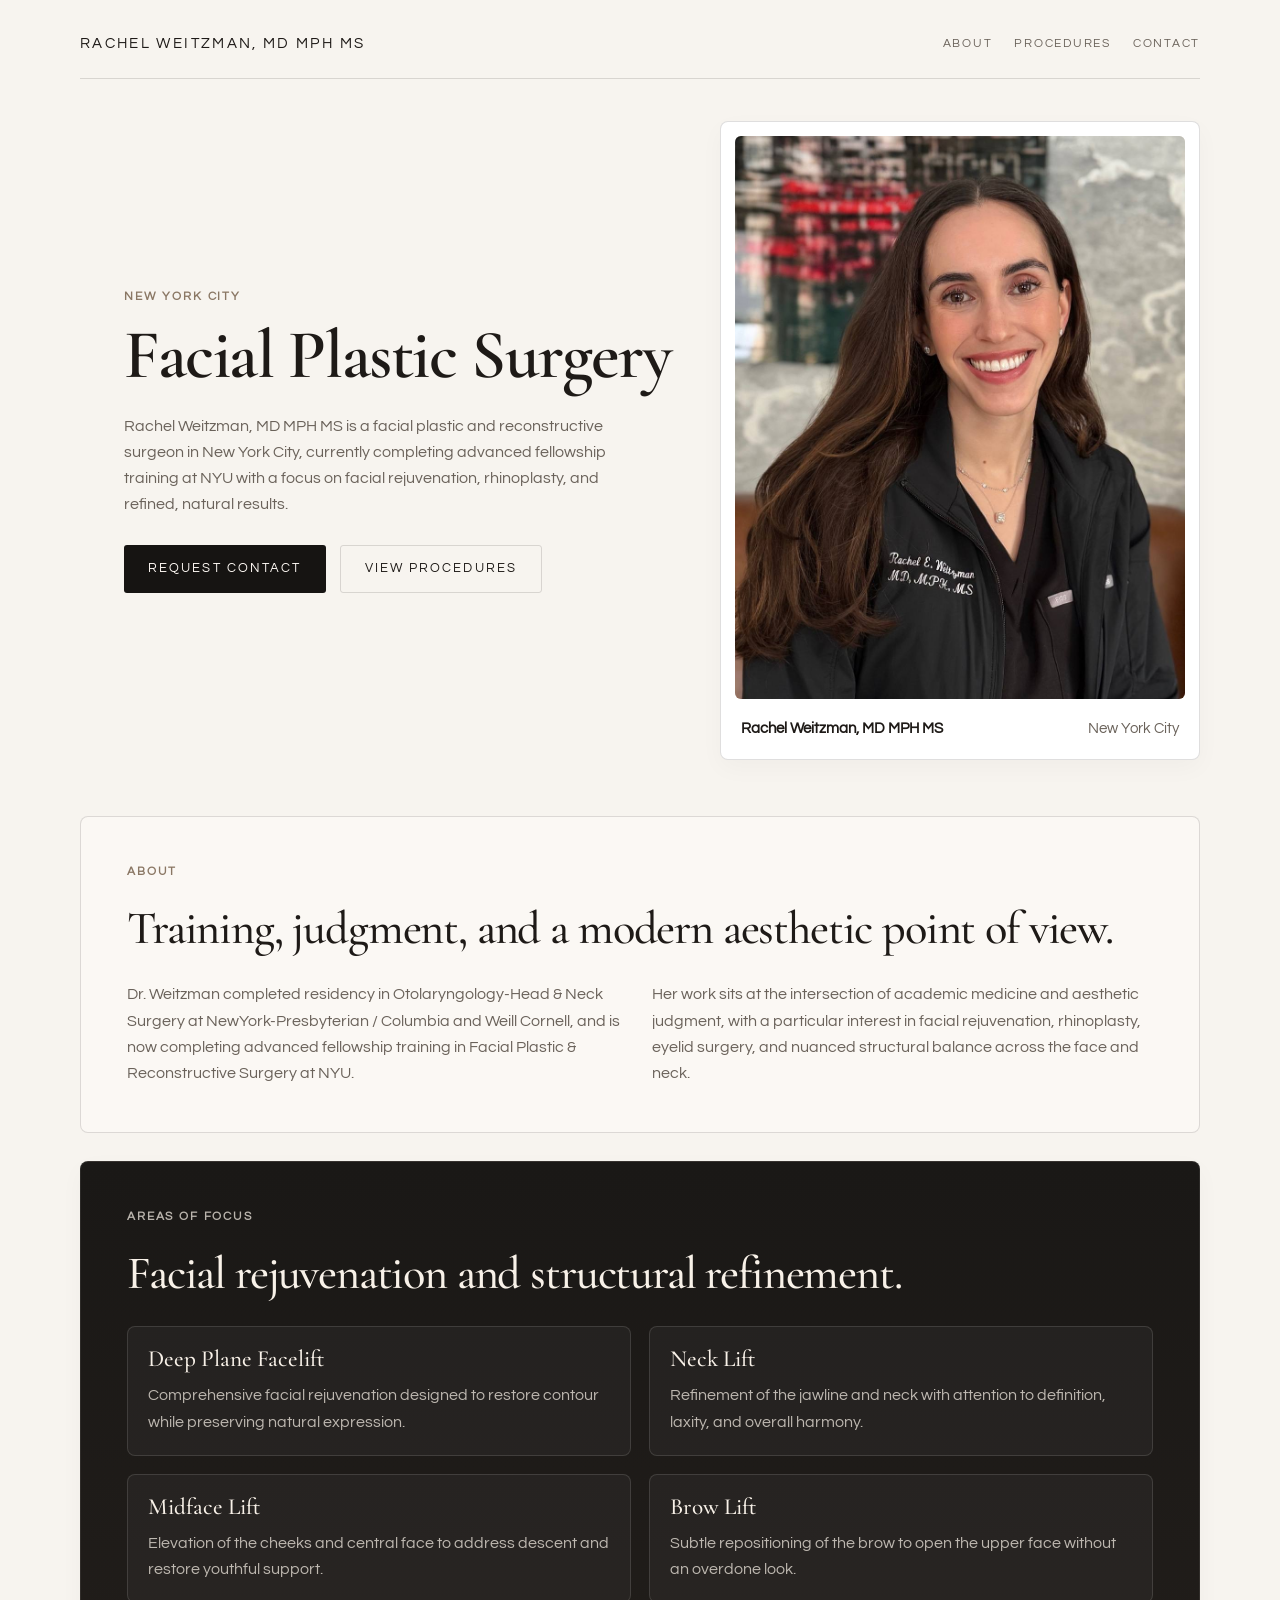
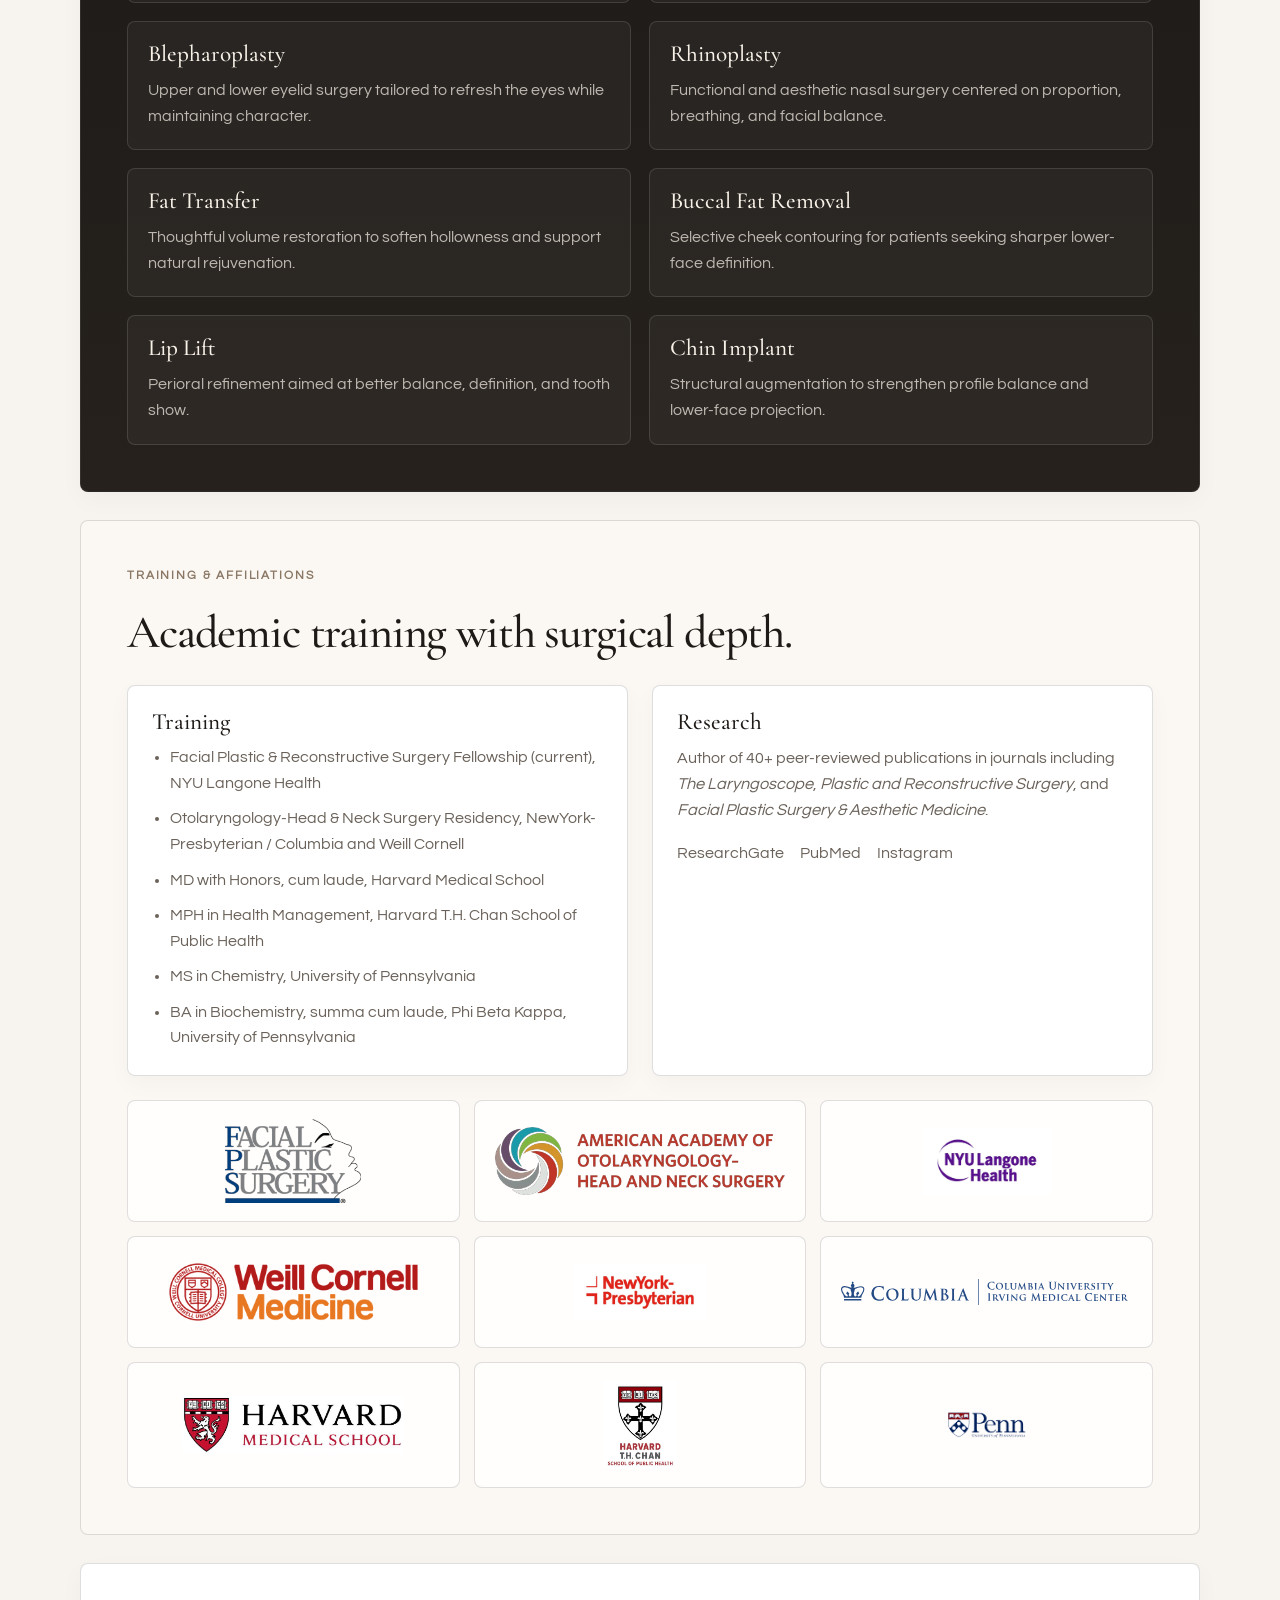
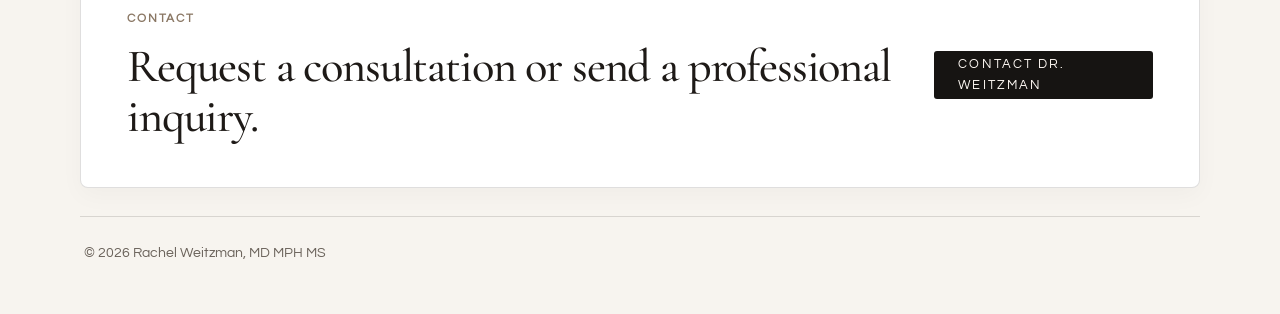
==== commit c2a1abfb: "Finalize Rachel site updates" ====
--- a/index.html
+++ b/index.html
@@ -3,11 +3,11 @@
 <head>
     <meta charset="UTF-8">
     <meta name="viewport" content="width=device-width, initial-scale=1.0">
-    <title>Rachel Weitzman, MD | Facial Plastic Surgery New York City</title>
-    <meta name="description" content="Rachel Weitzman, MD is a facial plastic and reconstructive surgeon in New York City with a focus on facelift, rhinoplasty, blepharoplasty, and facial rejuvenation.">
+    <title>Rachel Weitzman, MD MPH MS | Facial Plastic Surgery New York City</title>
+    <meta name="description" content="Rachel Weitzman, MD MPH MS is a facial plastic and reconstructive surgeon in New York City with a focus on facelift, rhinoplasty, blepharoplasty, and facial rejuvenation.">
     <link rel="preconnect" href="https://fonts.googleapis.com">
     <link rel="preconnect" href="https://fonts.gstatic.com" crossorigin>
-    <link href="https://fonts.googleapis.com/css2?family=Bodoni+Moda:opsz,wght@6..96,400;6..96,500;6..96,600&family=Instrument+Sans:wght@400;500;600&display=swap" rel="stylesheet">
+    <link href="https://fonts.googleapis.com/css2?family=Cormorant+Garamond:wght@400;500;600&family=Questrial&display=swap" rel="stylesheet">
     <link rel="stylesheet" href="styles.css">
     <script async src="https://www.googletagmanager.com/gtag/js?id=G-075PW1PQ7T"></script>
     <script>
@@ -21,8 +21,7 @@
     <div class="page-shell">
         <header class="site-header">
             <a class="wordmark" href="index.html">
-                <span class="wordmark-name">Rachel Weitzman, MD</span>
-                <span class="wordmark-meta">Facial Plastic Surgery</span>
+                <span class="wordmark-name">Rachel Weitzman, MD MPH MS</span>
             </a>
             <nav class="site-nav" aria-label="Primary">
                 <a href="#about">About</a>
@@ -36,21 +35,11 @@
                 <div class="hero-copy">
                     <p class="eyebrow">New York City</p>
                     <h1>Facial Plastic Surgery</h1>
-                    <p class="lede">Rachel Weitzman, MD is a facial plastic and reconstructive surgeon in New York City, currently completing fellowship training at NYU with a focus on facial rejuvenation, rhinoplasty, and refined, natural results.</p>
+                    <p class="lede">Rachel Weitzman, MD MPH MS is a facial plastic and reconstructive surgeon in New York City, currently completing advanced fellowship training at NYU with a focus on facial rejuvenation, rhinoplasty, and refined, natural results.</p>
                     <div class="hero-actions">
                         <a class="button button-dark" href="contact.html">Request Contact</a>
                         <a class="button button-light" href="#areas">View Procedures</a>
                     </div>
-                    <dl class="credentials-row">
-                        <div>
-                            <dt>Current Role</dt>
-                            <dd>Facial Plastic &amp; Reconstructive Surgery Fellow, NYU</dd>
-                        </div>
-                        <div>
-                            <dt>Training</dt>
-                            <dd>Harvard MD/MPH, Penn MS/BA</dd>
-                        </div>
-                    </dl>
                 </div>
 
                 <div class="portrait-panel">
@@ -58,7 +47,7 @@
                         <img src="rachel.jpg" alt="Dr. Rachel E. Weitzman">
                     </div>
                     <div class="portrait-caption">
-                        <p class="portrait-name">Rachel Weitzman, MD</p>
+                        <p class="portrait-name">Rachel Weitzman, MD MPH MS</p>
                         <p>New York City</p>
                     </div>
                 </div>
@@ -70,7 +59,7 @@
                     <h2>Training, judgment, and a modern aesthetic point of view.</h2>
                 </div>
                 <div class="two-column-copy">
-                    <p>Dr. Weitzman completed residency in Otolaryngology-Head &amp; Neck Surgery at NewYork-Presbyterian / Columbia and Weill Cornell, and is now completing fellowship training in Facial Plastic &amp; Reconstructive Surgery at NYU.</p>
+                    <p>Dr. Weitzman completed residency in Otolaryngology-Head &amp; Neck Surgery at NewYork-Presbyterian / Columbia and Weill Cornell, and is now completing advanced fellowship training in Facial Plastic &amp; Reconstructive Surgery at NYU.</p>
                     <p>Her work sits at the intersection of academic medicine and aesthetic judgment, with a particular interest in facial rejuvenation, rhinoplasty, eyelid surgery, and nuanced structural balance across the face and neck.</p>
                 </div>
             </section>
@@ -126,18 +115,19 @@
 
             <section class="section section-light">
                 <div class="section-heading">
-                    <p class="eyebrow">Training &amp; Scholarship</p>
+                    <p class="eyebrow">Training &amp; Affiliations</p>
                     <h2>Academic training with surgical depth.</h2>
                 </div>
                 <div class="detail-grid">
                     <div class="detail-card">
                         <h3>Training</h3>
                         <ul class="detail-list">
-                            <li>Facial Plastic &amp; Reconstructive Surgery Fellowship, NYU</li>
-                            <li>Otolaryngology-Head &amp; Neck Surgery Residency, NewYork-Presbyterian / Columbia &amp; Weill Cornell</li>
-                            <li>MD, Harvard Medical School</li>
-                            <li>MPH, Harvard T.H. Chan School of Public Health</li>
-                            <li>MS and BA, University of Pennsylvania</li>
+                            <li>Facial Plastic &amp; Reconstructive Surgery Fellowship (current), NYU Langone Health</li>
+                            <li>Otolaryngology-Head &amp; Neck Surgery Residency, NewYork-Presbyterian / Columbia and Weill Cornell</li>
+                            <li>MD with Honors, cum laude, Harvard Medical School</li>
+                            <li>MPH in Health Management, Harvard T.H. Chan School of Public Health</li>
+                            <li>MS in Chemistry, University of Pennsylvania</li>
+                            <li>BA in Biochemistry, summa cum laude, Phi Beta Kappa, University of Pennsylvania</li>
                         </ul>
                     </div>
                     <div class="detail-card">
@@ -150,6 +140,35 @@
                         </div>
                     </div>
                 </div>
+                <div class="affiliation-strip" aria-label="Selected affiliations">
+                    <div class="affiliation-mark affiliation-mark-aafprs">
+                        <img class="affiliation-mark-image affiliation-mark-image-fps" src="facial-plastic-surgery-logo.webp" alt="Facial Plastic Surgery">
+                    </div>
+                    <div class="affiliation-mark affiliation-mark-aaohns">
+                        <img class="affiliation-mark-image affiliation-mark-image-aaohns" src="aao-hns-logo.webp" alt="American Academy of Otolaryngology-Head and Neck Surgery">
+                    </div>
+                    <div class="affiliation-mark affiliation-mark-nyu">
+                        <img class="affiliation-mark-image affiliation-mark-image-nyu" src="nyu-langone-logo.jpg" alt="NYU Langone Health">
+                    </div>
+                    <div class="affiliation-mark affiliation-mark-cornell">
+                        <img class="affiliation-mark-image affiliation-mark-image-cornell" src="weill-cornell-logo.png" alt="Weill Cornell Medicine">
+                    </div>
+                    <div class="affiliation-mark affiliation-mark-nyp">
+                        <img class="affiliation-mark-image affiliation-mark-image-nyp" src="newyork-presbyterian-logo.jpg" alt="NewYork-Presbyterian">
+                    </div>
+                    <div class="affiliation-mark affiliation-mark-columbia">
+                        <img class="affiliation-mark-image affiliation-mark-image-columbia" src="columbia-medical-center-logo.svg" alt="Columbia University Irving Medical Center">
+                    </div>
+                    <div class="affiliation-mark affiliation-mark-harvard">
+                        <img class="affiliation-mark-image affiliation-mark-image-hms" src="harvard-medical-school-logo.jpg" alt="Harvard Medical School">
+                    </div>
+                    <div class="affiliation-mark affiliation-mark-chan">
+                        <img class="affiliation-mark-image affiliation-mark-image-chan" src="harvard-chan-logo.jpg" alt="Harvard T.H. Chan School of Public Health">
+                    </div>
+                    <div class="affiliation-mark affiliation-mark-penn">
+                        <img class="affiliation-mark-image affiliation-mark-image-penn" src="penn-logo.png" alt="University of Pennsylvania">
+                    </div>
+                </div>
             </section>
 
             <section class="section contact-banner">
@@ -157,12 +176,12 @@
                     <p class="eyebrow">Contact</p>
                     <h2>Request a consultation or send a professional inquiry.</h2>
                 </div>
-                <a class="button button-dark" href="contact.html">Contact Rachel</a>
+                <a class="button button-dark" href="contact.html">Contact Dr. Weitzman</a>
             </section>
         </main>
 
         <footer class="site-footer">
-            <p>&copy; 2026 Rachel Weitzman, MD</p>
+            <p>&copy; 2026 Rachel Weitzman, MD MPH MS</p>
         </footer>
     </div>
 </body>
--- a/styles.css
+++ b/styles.css
@@ -1,15 +1,15 @@
 :root {
-    --bg: #f6f3ee;
-    --bg-strong: #efe9e0;
+    --bg: #f7f4ef;
+    --bg-strong: #f1ece5;
     --panel: #ffffff;
-    --panel-strong: #fcfaf7;
-    --text: #1f1c19;
-    --muted: #6f6a63;
-    --line: rgba(31, 28, 25, 0.12);
-    --accent: #8b745d;
-    --dark: #171513;
-    --dark-soft: #24211d;
-    --shadow: 0 12px 32px rgba(31, 28, 25, 0.05);
+    --panel-strong: #fbf8f4;
+    --text: #1e1a17;
+    --muted: #6a625a;
+    --line: rgba(30, 26, 23, 0.14);
+    --accent: #8a7764;
+    --dark: #161412;
+    --dark-soft: #221e1a;
+    --shadow: 0 8px 24px rgba(30, 26, 23, 0.03);
 }
 
 * {
@@ -24,7 +24,7 @@
 
 body {
     min-height: 100vh;
-    font-family: "Instrument Sans", sans-serif;
+    font-family: "Questrial", sans-serif;
     color: var(--text);
     background: var(--bg);
     line-height: 1.6;
@@ -41,7 +41,7 @@
 }
 
 .page-shell {
-    width: min(1180px, calc(100% - 40px));
+    width: min(1120px, calc(100% - 40px));
     margin: 0 auto;
     padding: 20px 0 40px;
 }
@@ -57,23 +57,21 @@
 }
 
 .wordmark {
-    display: grid;
-    gap: 2px;
+    display: inline-flex;
+    align-items: center;
     text-decoration: none;
 }
 
 .wordmark-name {
-    font-size: 0.98rem;
-    font-weight: 600;
-    letter-spacing: 0.08em;
+    font-size: 0.92rem;
+    font-weight: 400;
+    letter-spacing: 0.16em;
     text-transform: uppercase;
+    white-space: nowrap;
 }
 
 .wordmark-meta {
-    color: var(--muted);
-    font-size: 0.72rem;
-    letter-spacing: 0.18em;
-    text-transform: uppercase;
+    display: none;
 }
 
 .site-nav {
@@ -85,8 +83,8 @@
 .site-nav a {
     color: var(--muted);
     text-decoration: none;
-    font-size: 0.84rem;
-    letter-spacing: 0.08em;
+    font-size: 0.78rem;
+    letter-spacing: 0.14em;
     text-transform: uppercase;
 }
 
@@ -131,12 +129,12 @@
 .contact-intro-card,
 .contact-form-card {
     padding: clamp(28px, 4vw, 44px);
-    border-radius: 10px;
+    border-radius: 8px;
 }
 
 .portrait-panel {
     padding: 14px;
-    border-radius: 10px;
+    border-radius: 8px;
 }
 
 .portrait-frame {
@@ -180,14 +178,20 @@
 h1,
 h2,
 h3 {
-    font-family: "Bodoni Moda", serif;
+    font-family: "Cormorant Garamond", serif;
     font-weight: 500;
     line-height: 1.08;
 }
 
 h1 {
-    font-size: clamp(2.8rem, 6vw, 4.6rem);
-    letter-spacing: -0.025em;
+    font-size: clamp(2.9rem, 6vw, 4.8rem);
+    letter-spacing: -0.02em;
+}
+
+.hero-copy h1 {
+    font-size: clamp(2rem, 5.4vw, 4.4rem);
+    font-weight: 600;
+    white-space: nowrap;
 }
 
 h2 {
@@ -204,7 +208,9 @@
 .two-column-copy p,
 .focus-card p,
 .detail-card p,
-.contact-card p {
+.contact-card p,
+.contact-form-card p,
+.contact-sidebar-panel p {
     color: var(--muted);
     font-size: 1.02rem;
 }
@@ -227,17 +233,17 @@
     justify-content: center;
     min-height: 48px;
     padding: 0 24px;
-    border-radius: 4px;
+    border-radius: 3px;
     font-size: 0.82rem;
-    font-weight: 600;
-    letter-spacing: 0.08em;
+    font-weight: 400;
+    letter-spacing: 0.16em;
     text-decoration: none;
     text-transform: uppercase;
     transition: transform 180ms ease, background 180ms ease, color 180ms ease, border-color 180ms ease;
 }
 
 .button:hover {
-    transform: translateY(-1px);
+    transform: none;
 }
 
 .button-dark {
@@ -284,7 +290,7 @@
 .section {
     margin-top: 28px;
     padding: clamp(30px, 4vw, 46px);
-    border-radius: 10px;
+    border-radius: 8px;
 }
 
 .section-intro,
@@ -338,7 +344,7 @@
 
 .detail-card {
     padding: 24px;
-    border-radius: 10px;
+    border-radius: 8px;
 }
 
 .detail-list {
@@ -378,6 +384,59 @@
     margin-top: 12px;
 }
 
+.hero-copy {
+    background: transparent;
+    border: none;
+    box-shadow: none;
+}
+
+.contact-page .contact-hero {
+    padding: clamp(28px, 4vw, 44px);
+    border-radius: 8px;
+}
+
+.contact-hero h1,
+.contact-hero .lede {
+    white-space: nowrap;
+}
+
+.contact-hero h1 {
+    font-size: clamp(2.2rem, 4.3vw, 3.65rem);
+}
+
+.contact-hero .lede {
+    max-width: none;
+}
+
+.contact-hero-meta {
+    display: flex;
+    flex-wrap: wrap;
+    gap: 12px 26px;
+    margin-top: 24px;
+    color: var(--muted);
+    font-size: 0.95rem;
+}
+
+.contact-hero-meta a {
+    text-decoration: none;
+}
+
+.contact-hero-meta span {
+    position: relative;
+}
+
+.contact-hero-meta span::before {
+    content: "";
+    position: absolute;
+    top: 50%;
+    left: -14px;
+    width: 3px;
+    height: 3px;
+    border-radius: 50%;
+    background: var(--accent);
+    transform: translateY(-50%);
+}
+
 .contact-info-strip {
     margin-top: 28px;
     grid-template-columns: repeat(3, minmax(0, 1fr));
@@ -385,10 +444,18 @@
 
 .contact-info-card {
     min-height: 100%;
+    overflow: hidden;
 }
 
 .contact-info-card h2 {
-    font-size: clamp(1.35rem, 3vw, 1.75rem);
+    font-size: clamp(1.18rem, 2vw, 1.55rem);
+    line-height: 1.15;
+    overflow-wrap: anywhere;
+}
+
+.contact-info-card-email h2 {
+    font-size: clamp(0.98rem, 1.35vw, 1.28rem);
+    letter-spacing: -0.02em;
 }
 
 .contact-info-card h2 a {
@@ -411,6 +478,12 @@
 .contact-intro-card,
 .contact-form-card {
     min-height: 100%;
+}
+
+.contact-intro-copy {
+    margin-bottom: 26px;
+    padding-bottom: 22px;
+    border-bottom: 1px solid var(--line);
 }
 
 .contact-intro-card h2 {
@@ -530,6 +603,107 @@
     gap: 24px;
 }
 
+.contact-sidebar-panel h3 {
+    margin-bottom: 14px;
+}
+
+.affiliation-strip {
+    display: grid;
+    grid-template-columns: repeat(3, minmax(0, 1fr));
+    gap: 14px;
+    margin-top: 24px;
+}
+
+.affiliation-mark {
+    min-height: 112px;
+    display: flex;
+    flex-direction: column;
+    align-items: center;
+    justify-content: center;
+    gap: 8px;
+    padding: 18px 20px;
+    border: 1px solid var(--line);
+    border-radius: 8px;
+    background: rgba(255, 255, 255, 0.82);
+}
+
+.affiliation-mark-kicker {
+    color: var(--muted);
+    font-size: 0.68rem;
+    letter-spacing: 0.18em;
+    text-transform: uppercase;
+}
+
+.affiliation-mark-name {
+    font-size: 1.3rem;
+    line-height: 1.15;
+}
+
+.affiliation-mark-image {
+    width: 100%;
+    height: auto;
+    object-fit: contain;
+}
+
+.affiliation-mark-image-fps {
+    max-height: 84px;
+}
+
+.affiliation-mark-image-aaohns {
+    max-height: 72px;
+}
+
+.affiliation-mark-image-nyu {
+    max-height: 68px;
+}
+
+.affiliation-mark-image-hms {
+    max-height: 58px;
+}
+
+.affiliation-mark-image-chan {
+    max-height: 88px;
+}
+
+.affiliation-mark-image-penn {
+    max-height: 58px;
+}
+
+.affiliation-mark-image-cornell {
+    max-height: 58px;
+}
+
+.affiliation-mark-image-nyp {
+    max-height: 58px;
+}
+
+.affiliation-mark-image-columbia {
+    max-height: 62px;
+    filter: brightness(0) saturate(100%) invert(23%) sepia(53%) saturate(1272%) hue-rotate(187deg) brightness(93%) contrast(90%);
+}
+
+.affiliation-mark-aafprs .affiliation-mark-name,
+.affiliation-mark-aaohns .affiliation-mark-name,
+.affiliation-mark-nyu .affiliation-mark-name {
+    font-weight: 500;
+}
+
+.affiliation-mark-harvard .affiliation-mark-name,
+.affiliation-mark-chan .affiliation-mark-name,
+.affiliation-mark-penn .affiliation-mark-name {
+    font-family: "Cormorant Garamond", serif;
+    font-size: 1.65rem;
+}
+
+.affiliation-mark-harvard .affiliation-mark-name,
+.affiliation-mark-chan .affiliation-mark-name {
+    color: #8e1b2a;
+}
+
+.affiliation-mark-penn .affiliation-mark-name {
+    color: #062a72;
+}
+
 .site-footer {
     margin-top: 28px;
     padding: 24px 4px 10px;
@@ -543,6 +717,7 @@
     .two-column-copy,
     .focus-grid,
     .detail-grid,
+    .affiliation-strip,
     .contact-info-strip,
     .contact-consultation,
     .contact-layout {
@@ -555,11 +730,22 @@
         align-items: flex-start;
     }
 
+    .site-nav {
+        width: 100%;
+        justify-content: space-between;
+        gap: 12px;
+    }
+
     .portrait-caption,
     .credentials-row {
         grid-template-columns: 1fr;
         display: grid;
     }
+
+    .contact-hero h1,
+    .contact-hero .lede {
+        white-space: normal;
+    }
 }
 
 @media (max-width: 640px) {
@@ -568,8 +754,29 @@
         padding-top: 14px;
     }
 
+    .site-header {
+        gap: 16px;
+        margin-bottom: 20px;
+        padding-bottom: 18px;
+    }
+
+    .wordmark-name {
+        font-size: 0.82rem;
+        letter-spacing: 0.12em;
+    }
+
+    .site-nav a {
+        font-size: 0.72rem;
+        letter-spacing: 0.12em;
+    }
+
     h1 {
         font-size: clamp(2.45rem, 13vw, 3.7rem);
+    }
+
+    .hero-copy h1 {
+        font-size: clamp(1.95rem, 9vw, 3rem);
+        letter-spacing: -0.03em;
     }
 
     h2 {
@@ -590,4 +797,8 @@
     .contact-form {
         grid-template-columns: 1fr;
     }
-}
+
+    .contact-hero-meta span::before {
+        display: none;
+    }
+}
